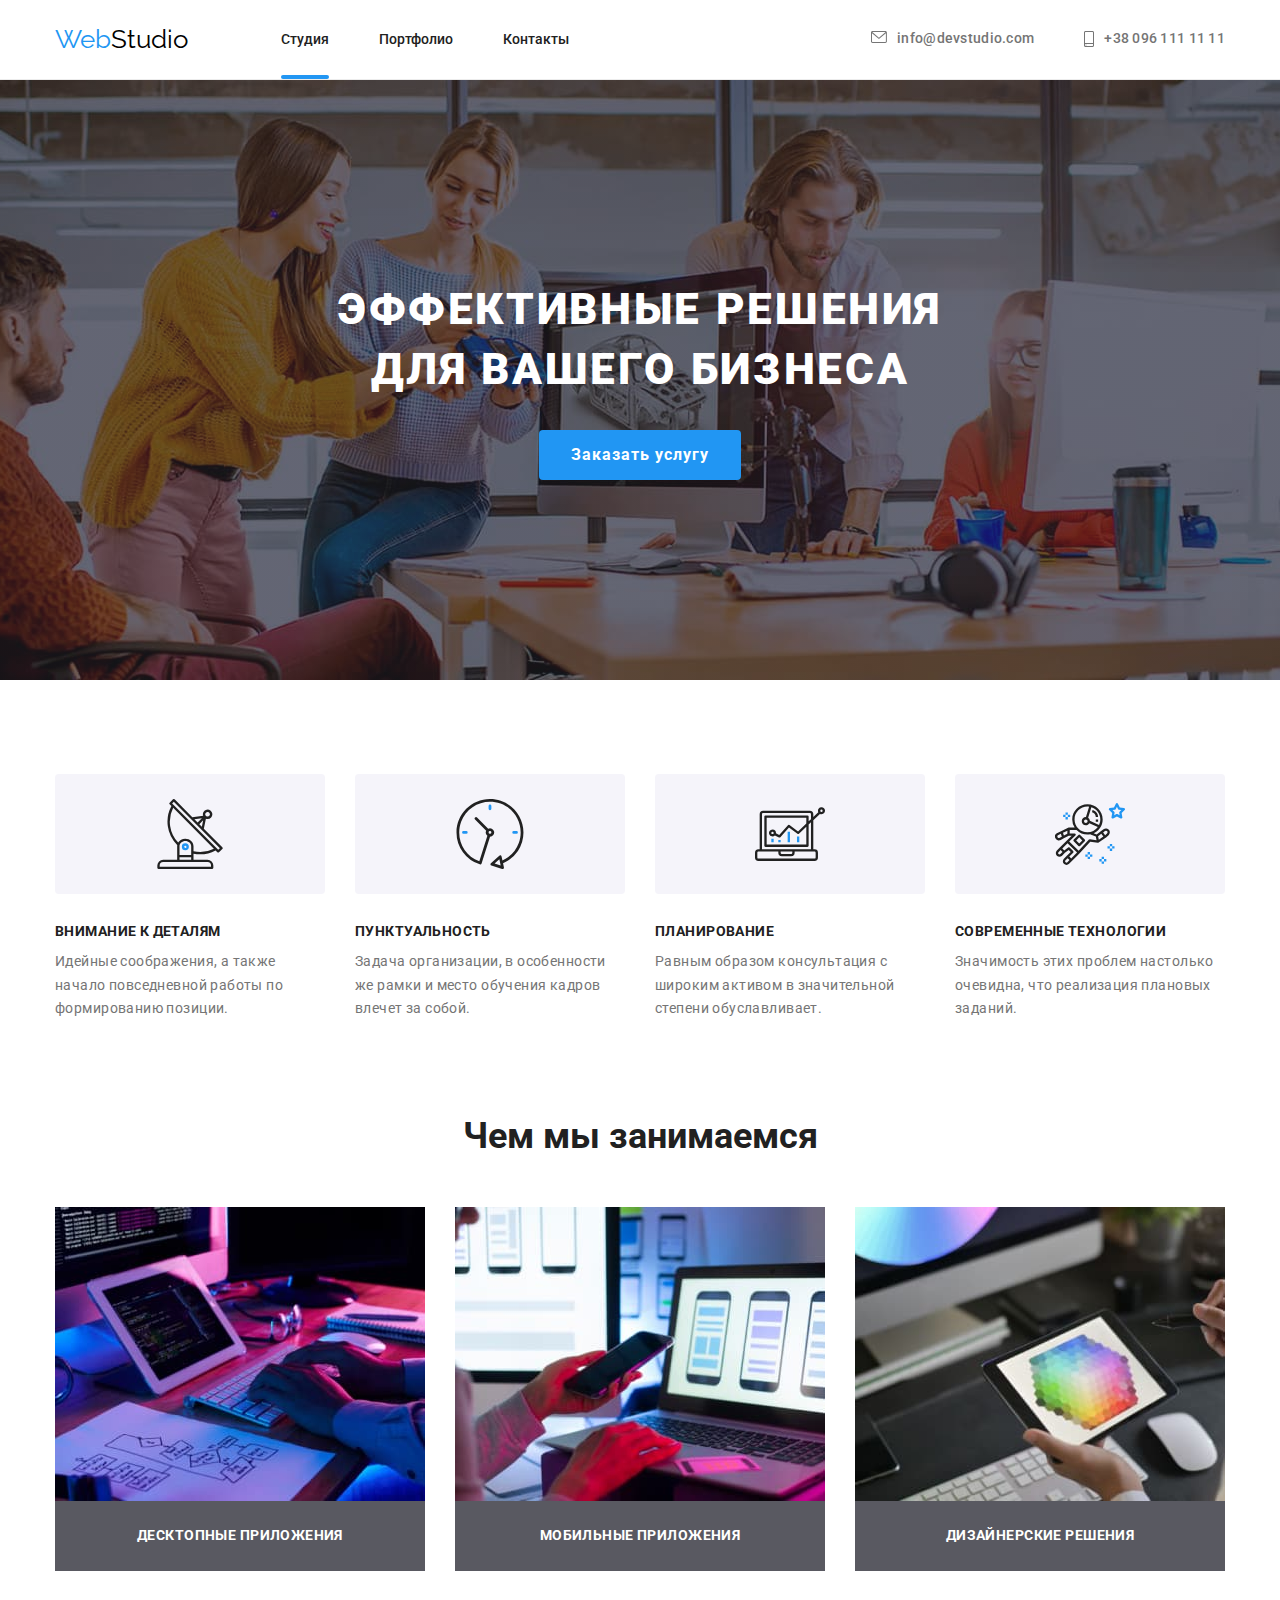
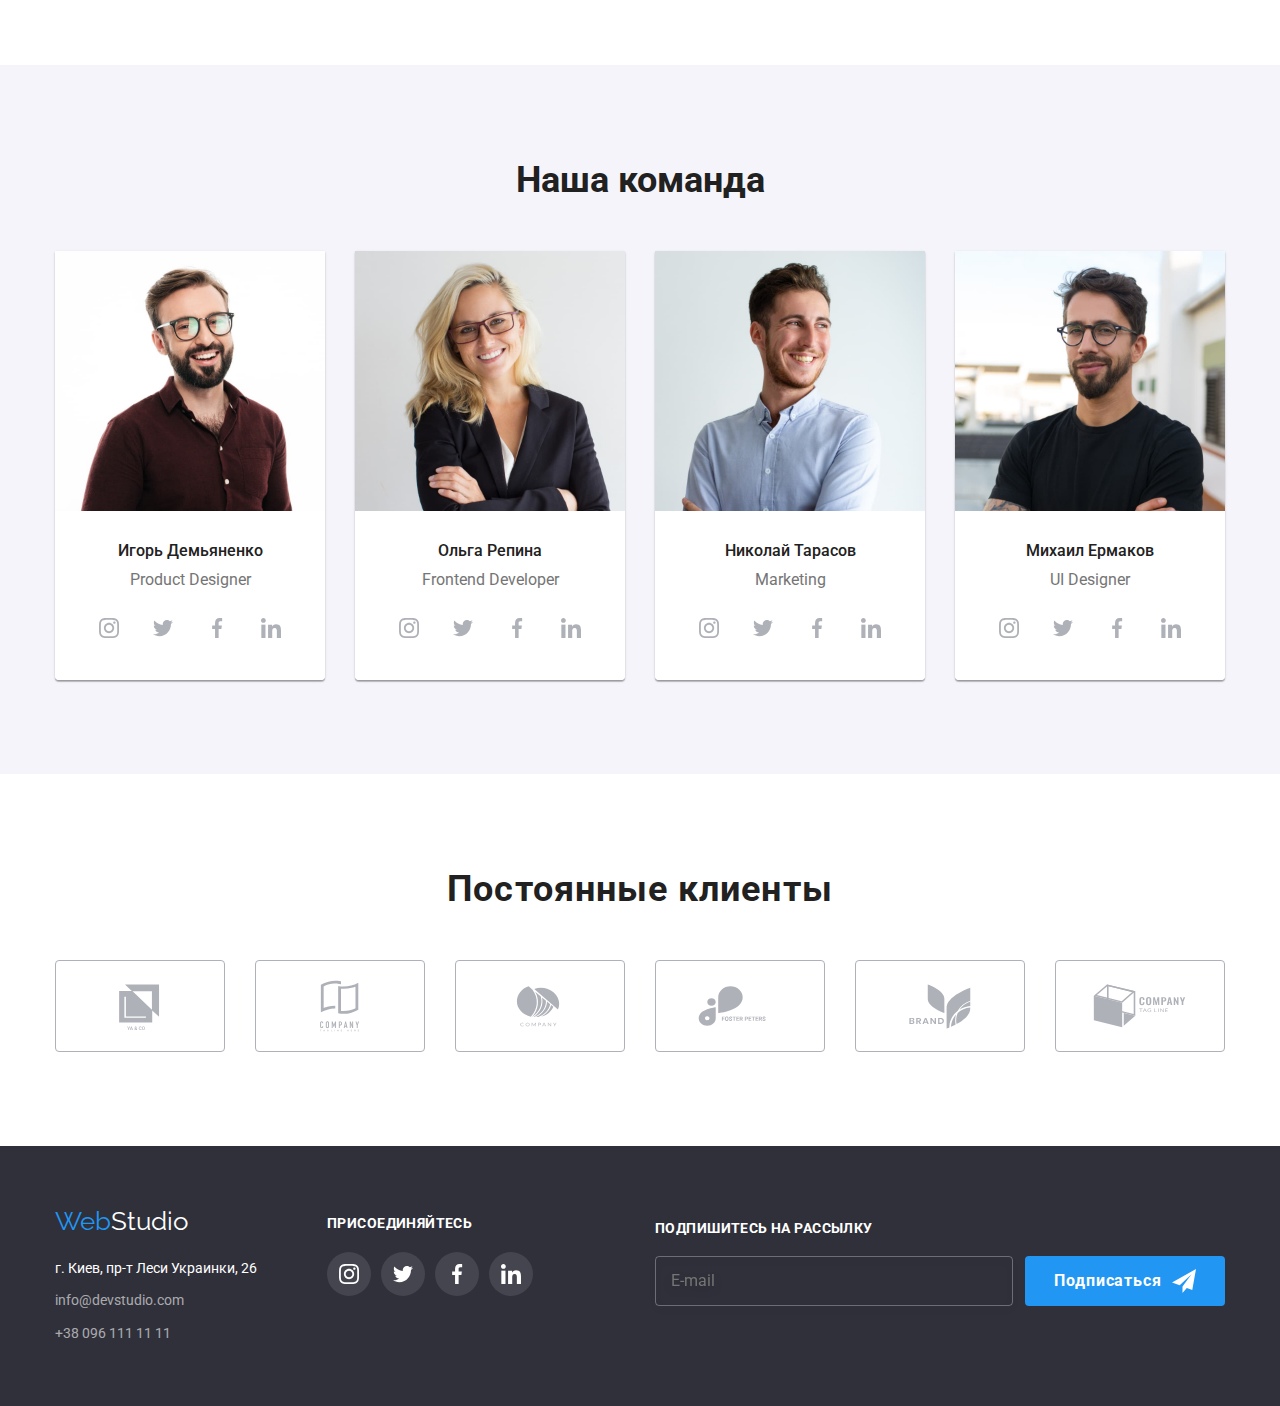
==== index.html @ bb95ff68 "Update Team section" ====
<!DOCTYPE html>
<html lang="ru">

<head>

    <meta charset="UTF-8">
    <meta http-equiv="X-UA-Compatible" content="IE=edge">
    <meta name="viewport" content="width=device-width, initial-scale=1.0">
    <title>Студия</title>
    <link
        href="https://fonts.googleapis.com/css2?family=Raleway:wght@700&family=Roboto:wght@400;500;700;900&display=swap"
        rel="stylesheet">
    <link rel="stylesheet"
        href="https://cdnjs.cloudflare.com/ajax/libs/modern-normalize/1.1.0/modern-normalize.min.css">
    <link rel="stylesheet" href="./css/styles.css" />
    <!-- <link rel="stylesheet" href="./css/main.min.css"> -->
</head>

<body>
    <header class="page-header">
        <nav class="container main-nav">
            <a href="./index.html" class="logo">Web</a>

            <!-- Навігація на інші сторінки -->
            <ul class="site-nav list">
                <li class="site-nav__item"><a href="" class="site-nav__link site-nav__link-current">Студия</a></li>
                <li class="site-nav__item"><a href="./portfolio.html" class="site-nav__link">Портфолио</a></li>
                <li class="site-nav__item"><a href="" class="site-nav__link">Контакты</a></li>
            </ul>

            <ul class="contacts list">
                <li class="contact__item">
                    <a class="contact__link" href="mailto:info@devstudio.com">
                        <svg class="contact__image" width="16" height="12">
                            <use href="./images/icons/symbol-defs.svg#icon-envelope"></use>
                        </svg>
                        info@devstudio.com</a>
                </li>
                <li class="contact__item">
                    <a class="contact__link" href="tel:+380961111111">
                        <svg class="contact__image" width="10" height="16">
                            <use href="./images/icons/symbol-defs.svg#icon-smartphone"></use>
                        </svg>
                        +38 096 111 11 11</a>
                </li>
            </ul>
        </nav>
    </header>
    <main>
        <!--------------------------------------main section------------------------- -->
        <section class="order">
            <!-- <div class="container"> -->
            <h1 class="order__title">Эффективные решения для вашего бизнеса</h1>
            <button type="button" class="button" data-modal-open>Заказать услугу</button>
            <div class="backdrop is-hidden" data-modal>

                <div class="modal">

                    <button class="close-button" data-modal-close>
                        <svg class="close-icon" width="18" height="18">
                            <use href="./images/icons/symbol-defs.svg#icon-close-button"></use>
                        </svg>
                    </button>

                        <h2 class="callback">Оставьте свои данные, мы вам перезвоним</h2>
                        <form class="form" autocomplete="off">
                     <div class="form-field">
                        <label class="form-label" for="name">
                           <span class="input-title">Имя</span>
                            <input type="text" class="form-input" name="name" id="name" />
                        
                    <span class="input-icon" href="./images/icons/symbol-defs.svg#icon-person">
                            <svg class="icon-person" width="18" height="18">
                                <use href="./images/icons/symbol-defs.svg#icon-person"></use>
                            </svg>
                    </span>
                    </label>
                     </div>
        
                    <div class="form-field">
                         <label for="phone" class="form-label">
                            <span class="input-title">Телефон</span>                            
                            <input type="tel" class="form-input" name="name" id="phone"/>
                        
                        <span class="input-icon" href="./images/icons/symbol-defs.svg#icon-phone">
                            <svg class="icon-phone" width="18" height="18">
                                <use href="./images/icons/symbol-defs.svg#icon-phone"></use>
                            </svg>
                        </span>
                    </label>
                    </div>
                    <div class="form-field">                        
                   
                    <label for="email" class="form-label">
                        <span class="input-title">Почта</span>
                        <input type="email" class="form-input" name="mail" id="email" />
                    
                    <span class="input-icon" href="./images/icons/symbol-defs.svg#icon-email">
                         <svg class="icon-email" width="18" height="18">
                          <use href="./images/icons/symbol-defs.svg#icon-email"></use>
                      </svg>
                    </span></label>
                </div>
                <div class="form-field">
                    <label for="comment" class="form-label">
                        <span class="input-title">Комментарий</span></label>
                    <textarea class="textarea-field" name="comment" id="comment" placeholder="Введите текст"></textarea>
                </div>

                <label class="checkbox">
                    <div class="contract-checkbox">
                        <input class="input-checkbox" type="checkbox" name="contract"/>
                        <span class="fake">

                        </span>
                        <svg class="checkbox-icon">
                            <use width="16" height="16" class="icon-check" href="./images/icons/symbol-defs.svg#icon-icon-check1"></use>
                        </svg>
                
                        <p class="text-checkbox">Соглашаюсь с рассылкой и принимаю <a class="checkbox-link" href="">
                                Условия договора</a></p>
                    </div>
                </label>
                
                <button class="form-button" type="submit">Отправить</button>
                    </form>
                    
                </div>
            </div>
            </div>
        </section> 

        <!----------------------------------------Features--------------------- -->
        <section class="features features-section">
            <div class="container">
                <h2 class="features-section__title">Наши преимущества</h2>
                <div class="features-section__box">
                    <ul class="features-list list">
                         <li class="features-list__item icon-antenna">
                            <div class="features-list__box">
                                <h3 class="features-list__title">Внимание к деталям</h3>
                                <p class="features-list__text">Идейные соображения, а также начало повседневной работы по
                                    формированию
                                    позиции.</p>
                            </div>
                        </li>

                        <li class="features-list__item icon-clock">
                            <div class="features-list__box">
                                <h3 class="features-list__title">Пунктуальность</h3>
                                <p class="features-list__text">Задача организации, в особенности же рамки и место обучения
                                    кадров
                                    влечет за собой.</p>
                            </div>
                        </li>

                        <li class="features-list__item icon-diagram">
                            <div class="features-list__box">
                                <h3 class="features-list__title">Планирование</h3>
                                <p class="features-list__text">Равным образом консультация с широким активом в значительной
                                    степени
                                    обуславливает.</p>
                            </div>
                        </li>

                         <li class="features-list__item icon-astronaut">
                            <div class="features-list__box">
                                <h3 class="features-list__title">Современные технологии</h3>
                                <p class="features-list__text">Значимость этих проблем настолько очевидна, что реализация
                                    плановых
                                    заданий.
                                </p>
                            </div>
                        </li>

                    </ul>
                </div>
            </div>
        </section>
<!---------------------------------------------------------- Works--------------------------------------- -->

        <section class="works works-section">
            <div class="container">
                 <h2 class="works-section__title">Чем мы занимаемся</h2>
                        <ul class="works-list list">
                            <li class="works-list__item">
                                <div class="works-thumb">
                                    <img class="works-list__image" src="./images/jpg-images/activity1.jpg"
                                        alt="programer working his desk office" width="370">
                                    <div class="works-list__box">
                                <h2 class="works-list__title">Десктопные приложения</h2>
                                </div>
                            </div>
                        </li>

                <li class="works-list__item">
                    <div class="works-thumb">
                        <img class="works-list__image" src="./images/jpg-images/activity2.jpg"
                            alt="team creator is working interface mobile phones" width="370">
                            <div class="works-list__box">
                                <h2 class="works-list__title">Мобильные приложения</h2>
                            </div>
                        </div>
                    </li>
                    <li class="works-list__item">
                        <div class="works-thumb">
                        <img class="works-list__image" src="./images/jpg-images/activity3.jpg" alt="designer is working on tablet" width="370">
                        <div class="works-list__box">
                            <h2 class="works-list__title">Дизайнерские решения</h2>
                        </div>
                    </div>
                </li>
            </ul>
        </div>
    </section>
<!---------------------------------------------- Our team------------------------------- -->

                <section class="team team-section">
                    <div class="container">
                    <h2 class="team__title">Наша команда</h2>
                        <ul class="team-list list">
                            <li class="team-list__member">
                                <img class="team-list__image" src="./images/jpg-images/product_designer.jpg"
                                    alt="Product Designer, Igor Demianenko" width="270">
                                <div class="specialist">
                                    <h3 class="specialist__name">Игорь Демьяненко</h3>
                                      <p class="specialist__role">Product Designer</p>
                                       <ul class="specialist-links">
                                           <li class="specialist-links__item">
                                            <a class="icon-link" href="./images/icons/symbol-defs.svg#icon-instagram">
                                                <svg class="social-icon" width="20" height="20">
                                                    <use href="./images/icons/symbol-defs.svg#icon-instagram">
                                                    </use>
                                                </svg>
                                            </a>
                                        </li>

                                <li class="specialist-links__item">
                                    <a class="icon-link" href="./images/icons/symbol-defs.svg#icon-twitter">
                                        <svg class="social-icon" width="20" height="20">
                                            <use href="./images/icons/symbol-defs.svg#icon-twitter">
                                            </use>
                                        </svg>
                                    </a>
                                </li>
                                <li class="specialist-links__item">
                                    <a class="icon-link" href="./images/icons/symbol-defs.svg#icon-facebook">
                                        <svg class="social-icon" width="20" height="20">
                                            <use href="./images/icons/symbol-defs.svg#icon-facebook">
                                            </use>
                                        </svg>
                                    </a>
                                </li>
                                <li class="specialist-links__item">
                                    <a class="icon-link" href="./images/icons/symbol-defs.svg#icon-linkedin">
                                        <svg class="social-icon" width="20" height="20">
                                            <use href="./images/icons/symbol-defs.svg#icon-linkedin">
                                            </use>
                                        </svg>
                                    </a>
                                </li>
                            </ul>
                        </div>

                    </li>
                    <li class="team-list__member">
                        <img class="team-list__image" src="./images/jpg-images/frontend_developer.jpg" alt="Frontend Developer, Olha Repina"
                            width="270">
                        <div class="specialist">
                            <h3 class="specialist__name">Ольга Репина</h3>
                            <p class="specialist__role">Frontend Developer</p>
                            <ul class="specialist-links">
                                <li class="specialist-links__item">
                                    <a class="icon-link" href="./images/icons/symbol-defs.svg#icon-instagram">
                                        <svg class="social-icon" width="20" height="20">
                                            <use href="./images/icons/symbol-defs.svg#icon-instagram">
                                            </use>
                                        </svg>
                                    </a>
                                </li>
                                <li class="specialist-links__item">
                                    <a class="icon-link" href="./images/icons/symbol-defs.svg#icon-twitter">
                                        <svg class="social-icon" width="20" height="20">
                                            <use href="./images/icons/symbol-defs.svg#icon-twitter">
                                            </use>
                                        </svg>
                                    </a>
                                </li>
                                <li class="specialist-links__item">
                                    <a class="icon-link" href="./images/icons/symbol-defs.svg#icon-facebook">
                                        <svg class="social-icon" width="20" height="20">
                                            <use href="./images/icons/symbol-defs.svg#icon-facebook">
                                            </use>
                                        </svg>
                                    </a>
                                </li>
                                <li class="specialist-links__item">
                                    <a class="icon-link" href="./images/icons/symbol-defs.svg#icon-linkedin">
                                        <svg class="social-icon" width="20" height="20">
                                            <use href="./images/icons/symbol-defs.svg#icon-linkedin">
                                            </use>
                                        </svg>
                                    </a>
                                </li>
                            </ul>
                        </div>
                    </li>
                    <li class="team-list__member">
                        <img class="team-list__image" src="./images/jpg-images/marketing.jpg" alt="Marketing, Nikolai Tarasov" width="270">
                        <div class="specialist">
                            <h3 class="specialist__name">Николай Тарасов</h3>
                            <p class="specialist__role">Marketing</p>
                            <ul class="specialist-links">
                                <li class="specialist-links__item">
                                    <a class="icon-link" href="./images/icons/symbol-defs.svg#icon-instagram">
                                        <svg class="social-icon" width="20" height="20">
                                            <use href="./images/icons/symbol-defs.svg#icon-instagram">
                                            </use>
                                        </svg>
                                    </a>
                                </li>
                                <li class="specialist-links__item">
                                    <a class="icon-link" href="./images/icons/symbol-defs.svg#icon-twitter">
                                        <svg class="social-icon" width="20" height="20">
                                            <use href="./images/icons/symbol-defs.svg#icon-twitter">
                                            </use>
                                        </svg>
                                    </a>
                                </li>
                                <li class="specialist-links__item">
                                    <a class="icon-link" href="./images/icons/symbol-defs.svg#icon-facebook">
                                        <svg class="social-icon" width="20" height="20">
                                            <use href="./images/icons/symbol-defs.svg#icon-facebook">
                                            </use>
                                        </svg>
                                    </a>
                                </li>
                                <li class="specialist-links__item">
                                    <a class="icon-link" href="./images/icons/symbol-defs.svg#icon-linkedin">
                                        <svg class="social-icon" width="20" height="20">
                                            <use href="./images/icons/symbol-defs.svg#icon-linkedin">
                                            </use>
                                        </svg>
                                    </a>
                                </li>
                            </ul>
                        </div>
                    </li>
                    <li class="team-list__member">
                        <img class="team-list__image" src="./images/jpg-images/ui_designer.jpg" alt="UI Designer, Mikhail Yermakov"
                            width="270">
                        <div class="specialist">
                            <h3 class="specialist__name">Михаил Ермаков</h3>
                            <p class="specialist__role">UI Designer</p>
                            <ul class="specialist-links">
                                <li class="specialist-links__item">
                                    <a class="icon-link" href="./images/icons/symbol-defs.svg#icon-instagram">
                                        <svg class="social-icon" width="20" height="20">
                                            <use href="./images/icons/symbol-defs.svg#icon-instagram">
                                            </use>
                                        </svg>
                                    </a>
                                </li>
                                <li class="specialist-links__item">
                                    <a class="icon-link" href="./images/icons/symbol-defs.svg#icon-twitter">
                                        <svg class="social-icon" width="20" height="20">
                                            <use href="./images/icons/symbol-defs.svg#icon-twitter">
                                            </use>
                                        </svg>
                                    </a>
                                </li>
                                <li class="specialist-links__item">
                                    <a class="icon-link" href="./images/icons/symbol-defs.svg#icon-facebook">
                                        <svg class="social-icon" width="20" height="20">
                                            <use href="./images/icons/symbol-defs.svg#icon-facebook">
                                            </use>
                                        </svg>
                                    </a>
                                </li>
                                <li class="specialist-links__item">
                                    <a class="icon-link" href="./images/icons/symbol-defs.svg#icon-linkedin">
                                        <svg class="social-icon" width="20" height="20">
                                            <use href="./images/icons/symbol-defs.svg#icon-linkedin">
                                            </use>
                                        </svg>
                                    </a>
                                </li>
                            </ul>
                        </div>
                    </li>
                </ul>
            </div>
        </section>

        <section class="clients">
            <div class="container">
                <h2 class="clients-title">Постоянные клиенты</h2>
                <ul class="clients-list">
                    <li class="clients-item">
                        <a class="button-client" href="./images/icons/symbol-defs.svg#icon-company1">
                            <svg class="button-icon">
                                <use href="./images/icons/symbol-defs.svg#icon-company1-1"></use>
                            </svg>
                        </a>
                    </li>
                    <li class="clients-item"><a class="button-client"
                            href="./images/icons/symbol-defs.svg#icon-company2"">
                <svg class=" button-icon">
                            <use href="./images/icons/symbol-defs.svg#icon-company2"></use>
                            </svg>
                        </a></li>
                    <li class="clients-item"><a class="button-client"
                            href="./images/icons/symbol-defs.svg#icon-company3">
                            <svg class="button-icon">
                                <use href="./images/icons/symbol-defs.svg#icon-company3"></use>
                            </svg>
                        </a></li>
                    <li class="clients-item"><a class="button-client"
                            href="./images/icons/symbol-defs.svg#icon-company4">
                            <svg class="button-icon">
                                <use href="./images/icons/symbol-defs.svg#icon-company4"></use>
                            </svg>
                        </a></li>
                    <li class="clients-item"><a class="button-client"
                            href="./images/icons/symbol-defs.svg#icon-company5">
                            <svg class="button-icon">
                                <use href="./images/icons/symbol-defs.svg#icon-company5"></use>
                            </svg>
                        </a></li>
                    <li class="clients-item"><a class="button-client"
                            href="./images/icons/symbol-defs.svg#icon-company6">
                            <svg class="button-icon">
                                <use href="./images/icons/symbol-defs.svg#icon-company6"></use>
                            </svg>
                        </a></li>
                </ul>
            </div>
        </section>

    </main>
    <footer class="footer">
        <section class="container footer-nav">
            <div>
                <a href="./index.html" class="footer-logo">Web</a>
                <address>
                    <ul class="footer-contacts">
                        <li class="address-item"><a
                                href="https://www.google.com/maps/place/%D0%B1%D1%83%D0%BB%D1%8C%D0%B2%D0%B0%D1%80+%D0%9B%D0%B5%D1%81%D1%96+%D0%A3%D0%BA%D1%80%D0%B0%D1%97%D0%BD%D0%BA%D0%B8,+26,+%D0%9A%D0%B8%D1%97%D0%B2,+%D0%A3%D0%BA%D1%80%D0%B0%D1%97%D0%BD%D0%B0,+02000/@50.4265807,30.5383858,17z/data=!3m1!4b1!4m5!3m4!1s0x40d4cf0e033ecbe9:0x57a4dffefec77da0!8m2!3d50.4265807!4d30.5383858"
                                target="_blank" class="footer-contact-address">г.
                                Киев, пр-т Леси Украинки, 26</a></li>
                        <li class="address-item"><a href="mailto:info@devstudio.com"
                                class="footer-contact-email">info@devstudio.com</a></li>
                        <li class="address-item"><a href="tel:+380961111111" class="footer-contact-tel">+38 096 111 11
                                11</a></li>
                    </ul>
                </address>
            </div>
            <div class="join-us">
                <p class="join-title">Присоединяйтесь</p>
                <ul class="join-list">
                    <li class="social-link">
                        <a class="icon-link" href="./images/icons/symbol-defs.svg#icon-instagram">
                            <svg class="social-icon" width="20" height="20">
                                <use href="./images/icons/symbol-defs.svg#icon-instagram">
                                </use>
                            </svg>
                        </a>
                    </li>
                    <li class="social-link">
                        <a class="icon-link" href="./images/icons/symbol-defs.svg#icon-twitter">
                            <svg class="social-icon" width="20" height="20">
                                <use href="./images/icons/symbol-defs.svg#icon-twitter"></use>
                            </svg>
                        </a>
                    </li>
                    <li class="social-link">
                        <a class="icon-link" href="./images/icons/symbol-defs.svg#icon-facebook">
                            <svg class="social-icon" width="20" height="20">
                                <use href="./images/icons/symbol-defs.svg#icon-facebook"></use>
                            </svg>
                        </a>
                    </li>
                    <li class="social-link">
                        <a class="icon-link" href="./images/icons/symbol-defs.svg#icon-linkedin">
                            <svg class="social-icon" width="20" height="20">
                                <use href="images/icons/symbol-defs.svg#icon-linkedin"></use>
                            </svg>
                        </a>
                    </li>
                </ul>
</div>
<div class="subscription">
    <p class="subscription-text">Подпишитесь на рассылку
       <form class="subscription-form" name="subscription-form" autocomplete="off">
        <label class="subscription-label">
            <input placeholder="E-mail" type="email" name="email" class="email"/>
  
            <button type="button" class="subscription-submit">Подписаться
                <svg width="24" height="24" class="subscribe-icon">
                    <use href="./images/icons/symbol-defs.svg#icon-icon-send"></use>
                </svg>
            </button>
        </label>

    </form>
    </p>
</div>
</div>
</div>
</section>
</footer>
<script src="./modal.js"></script>
</body>

</html>
---- css/styles.css ----
/* main color #212121 */
/* secondary color #757575 */
/* accent color #2196F3 */
/* main white color #FFFFFF */
/* secondary white color rgba(255, 255, 255, 0.6) */

:root {
    --primary-text-color: #757575;
    --title-text-color: #212121;
    --accent-color: rgb(33, 150, 243);
    --primary-white-color: #FFFFFF;
    --button-color: #F5F4FA;
    --secondary-white-color: rgba(255, 255, 255, 0.6);
    --footer-color: #2F303A;
    --logo-text-color: #000000;
    --team-bg-color: #f5f4fa;
    --secondary-border-color: #eeeeee;
    --order-background: #C4C4C4;
    --border-color: #ECECEC;
    --icon-fill: rgba(175, 177, 184, 1);
    --backdrop-background: rgba(0, 0, 0, 0.2);

    --timing-function: cubic-bezier(0.4, 0, 0.2, 1);
}

body {
    /* width: 1200px; */
    font-family: Roboto, sans-serif;
    background-color: var(--primary-white-color);
    color: var(--primary-text-color);
}

.container {
    padding-left: 15px;
    padding-right: 15px;
    margin-left: auto;
    margin-right: auto;
    width: 1200px;
}

ul {
    list-style: none;
    padding: 0;
    margin: 0;
}

header {
    border-bottom: 1px solid var(--border-color);
    padding: 24px 0;
}

.main-nav {
    display: flex;
    align-items: center;
    /* height: 80px; */
}
/* --------------------------------logo------------------------------------ */

.logo {
    color: var(--accent-color);
    font-family: Raleway, sans-serif;
    font-size: 26px;
    line-height: 1.19;
    text-decoration: none;
    /* color: #2196F3; */
}

.logo::after {
    content: "Studio";
    color: var(--logo-text-color);
}

/* -------------------------------site nav-------------------------------------*/

.site-nav {
    display: flex;
    margin-left: 93px;
}

.site-nav__item:not(:last-child) {
    margin-right: 50px;
}

.site-nav__link {
    padding-top: 32px;
    padding-bottom: 32px;
    position: relative;
    font-weight: 500;
    font-size: 14px;
    line-height: 1.14;
    color: var(--title-text-color);
    text-decoration: none;
    transition-duration: 250ms;
    transition-timing-function: cubic-bezier(0.4, 0, 0.2, 1);
}

.site-nav__link:hover,
.site-nav__link:focus {
    color: var(--accent-color);
}

.site-nav__link-current::after {
    position: absolute;
    bottom: 0;
    left: 0;
    content: "";
    display: inline-block;
    width: 100%;
    height: 4px;
    background: #2196F3;
    border-radius: 2px;
}



/* ------------header contacts----------------------------- */
.contacts {
    display: flex;
    margin-left: auto;
}

.contact__link {
    display: flex;
}

.contact__item:not(:last-child) {
    margin-right: 50px;
}

.contact__image {
    margin-right: 10px;
}

.contact__link {
    display: flex;
    color: var(--primary-text-color);
    fill: var(--primary-text-color);
    font-weight: 500;
    font-size: 14px;
    line-height: 1.14;
    letter-spacing: 0.02em;
    text-decoration: none;
    transition-duration: 250ms;
    transition-timing-function: cubic-bezier(0.4, 0, 0.2, 1);
}

.contact__link:hover,
.contact__link:focus {
    color: var(--accent-color);
    fill: var(--accent-color);
}

/* ----------------------------filters--------------------------- */
.filters-nav .link {
    color: var(--accent-color);
    transition-duration: 250ms;
    transition-timing-function: cubic-bezier(0.4, 0, 0.2, 1);
}

.filters-nav .link:hover,
.filters-nav .link:focus {
    color: var(--accent-color);
}

.link.current {
    color: var(--accent-color);
}

/* Эффективные решения для вашего бизнеса */
.order {
    height: 600px;
    max-width: 1600px;
    margin-left: auto;
    margin-right: auto;
    background-image:
     linear-gradient(to right, rgba(47, 48, 58, 0.4), rgba(47, 48, 58, 0.4)),
        url(../images/jpg-images/order-image.jpg);
    background-repeat: no-repeat;
    background-position: center;
    background-size: cover;
    text-align: center;
    padding-top: 200px;
    padding-bottom: 200px;
}

.order__title {
    text-align: center;
    margin: 0 auto;
    /* padding-bottom: 30px;
    /* margin-top: 0; */
    margin-bottom: 30px;
    font-weight: 900;
    font-size: 44px;
    line-height: 1.36;
    /* text-align: center; */
    letter-spacing: 0.06em;
    text-transform: uppercase;
    color: var(--primary-white-color);
    width: 696px;
}

.backdrop{
    z-index: 3;
    position: fixed;
    top: 0;
    left: 0;
    width: 100%;
    height: 100%;
    background-color: var(--backdrop-background);
    transition: opacity 250ms cubic-bezier(0.4, 0, 0.2, 1);
    opacity: 1;
}

.backdrop.is-hidden{
    opacity: 0;
    pointer-events: none;
}

.modal{
    display: inline-block;
    position: absolute;
    top: 50%;
    left: 50%;
    transform: translate(-50%, -50%);
    min-width: 528px;
    max-height: 581px;
    border-radius: 4px;
    padding: 40px;
    background: var(--primary-white-color);
    border-radius: 4px;
}


.close-button {
    position: absolute;
    display: flex;
    justify-content: center;
    align-items: center;
    right: 8px;
    top: 8px;
    border-radius: 50%;
    cursor: pointer;
    width: 30px;
    height: 30px;
    border: 1px solid var(--border-color);
    background-color: var(--primary-white-color);
    color: var(--accent-color);
    transition: fill 250ms var(--timing-function);
}

.close-icon:hover,
.close-icon:focus {
fill: var(--accent-color);
}

.close-icon {
    fill: var(--logo-text-color);
    width: 15px;
    height: 15px;
    border: 1px solid transparent;
}

.callback {
    margin-top: 0;
    margin-bottom: 12px;
    font-weight: 700;
    font-size: 20px;
    line-height: 1.15;
    text-align: center;
    letter-spacing: 0.03em;
    color: var(--title-text-color);
}
.form-field{
position: relative;
margin-bottom: 10px;
transition: border 250ms var(--timing-function);
}

.input-title{
width: 100%;
top: 50%;
left: 0;
display: block;
margin-bottom: 4px;
font-weight: 400;
font-size: 12px;
line-height: 1.16;
letter-spacing: 0.01em;
color: var(--primary-text-color);
text-align: left;
}

.form-input{
    display: block;
    width: 100%;
    height:40px;
    margin: 0;
    padding: 10px 30px 10px 40px;
    font: inherit;
    border: 1px solid rgba(33, 33, 33, 0.2);
    border-radius: 4px;
    cursor: pointer;
    outline: none;
    transition: border 250ms var(--timing-function);
   
}

.form-input:focus-within,
.form-input:hover{
    border: 1px solid var(--accent-color);
}

.input-icon {
    position: absolute;
    top: 30px;
    left: 10px;
    transition: border 250ms var(--timing-function);
}

.form-field:focus-within .input-icon,
.form-field:hover .input-icon{
fill: var(--accent-color);
}

.textarea-field {
    outline: none;
    resize: none;
    justify-content: center;
    padding: 16px 12px;
    width: 448px;
    height: 120px;
    margin-top: 4px;

    border: 1px solid rgba(33, 33, 33, .2);
    transition: border 250ms var(--timing-function);
    cursor: pointer;
    border-radius: 4px;

}

.textarea-field:focus,
 .textarea-field:hover{
    border: 1px solid var(--accent-color);
}

  .checkbox {
    display: block;
    position: relative;
    
}

.input-checkbox{
    width: 16px;
    height: 15px;
}
.fake{
    display: inline-block;
    width: 16px;
    height: 15px;
    border: 2px solid black;
    border-radius: 4px;
    margin-left: -16px;
}

.input-checkbox:checked + .fake{
    /* background-color: var(--accent-color); */
    /* background-image:url(../images/icons/symbol-defs.svg#icon-icon-check1) ; */
    /* background-size: contain;
    background-origin: border-box; */
    border: 2px solid var(--accent-color);

}

.contract-checkbox {
    display: flex;
    justify-content: center;
    align-items: center;
    font-size: 14px;
    line-height: 1.71;
    letter-spacing: 0.03em;
    color: var(--primary-text-color);
}
   .checkbox-icon { 
    display: flex;
    justify-content: center;
    align-items: center;
    margin-right: 7px;
    width: 16px;
    height: 15px;
    top: 50%;
    transform: translateY(-50%);
    
    border: 2px solid var(--accent-color);
    border-radius: 2px;
    overflow: hidden;
    cursor: pointer;
    background-color: var(--primary-white-color);
    fill: var(--accent-color);
    opacity: 0;
    transition: border 250ms var(--timing-function), background 250ms var(--timing-function);
    }

.input-checkbox:checked+.checkbox-icon {
    background-color: var(--accent-color);
    background-origin: border-box;
    border-color: var(--accent-color);
    fill: var(--primary-white-color);
}

.input-checkbox:checked+.checkbox-icon:focus,
.input-checkbox:checked+.checkbox-icon:hover {
background-color: var(--accent-color);
}



.text-checkbox {
    font-size: 14px;
    line-height: 1.71;
    color: var(--primary-text-color);
}

.checkbox-link {
    color: var(--accent-color);
    text-decoration: underline;
}

.form-button{
    border: none;
    background-color: var(--accent-color);
    color: var(--primary-white-color);
    width: 200px;
    height: 50px;
    padding: 10px 55px;
    font-weight: 700;
    font-size: 16px;
    line-height: 1.88;
    letter-spacing: 0.06em;
    border-radius: 4px;
    cursor: pointer;
    /* transition: border 250ms var(--timing-function), background 250ms var(--timing-function); */
}

/* .form-button:hover,
.form-button:focus {
color: var(--primary-white-color);
background-color: var(--accent-color);
box-shadow: 0px 4px 4px rgba(0, 0, 0, 0.15);
} */


/* Заказать услугу */
.button {
    display: flex;
    padding: 10px 32px;
    min-width: 200px;
    height: 50px;
    font-family: inherit;
    color: var(--primary-white-color);
    background-color: var(--accent-color);
    font-weight: 700;
    font-size: 16px;
    line-height: 1.9;
    border: none;
    border-radius: 4px;
    cursor: pointer;
    letter-spacing: 0.06em;
    margin: 0 auto;
}

/* order buttons */

/* .button.primary {
    color: var(--primary-white-color);
    background-color: var(--accent-color);
}

.button.secondary {
    color: var(--accent-color);
    background-color: var(--primary-white-color);
}

.button:hover,
.button:focus {
    color: var(--primary-white-color);
    background-color: var(--accent-color);
} */

/* direction and team */

.works-list {
    display: flex;
}

.works{
    padding-top: 94px;
    padding-bottom: 94px;

}
.works-list__item:not(:last-child){
    margin-right: 30px;
}

/* .works-list .work:not(:last-child) {
    margin-right: 30px;
} */

.works-section__title {
    text-align: center;
    color: var(--title-text-color);
    font-weight: 700;
    font-size: 36px;
    line-height: 1.17;
    margin-bottom: 50px;
    margin-top: 0;
}

.works-thumb{
    position:relative;
}

.works-list__image{
    display: block;
}

.works-list__box{
display: flex;
justify-content: center;
/* position: absolute; */
bottom: 0;
left: 0;
width: 370px;
background: rgba(47, 48, 58, 0.8);
color: var(--primary-white-color);
}


.works-list__title{
font-size: 14px;
font-weight: 700;
line-height: 1.14;
letter-spacing: 0.03em;
text-transform: uppercase;
padding-top: 27px;
padding-bottom: 27px;
margin: 0;
}

/*------------------------------------------- Our team ------------------------------- */


.team-list{
    display: flex;
    flex-wrap: wrap;
}

.team__title {
    text-align: center;
    color: var(--title-text-color);
    font-weight: 700;
    font-size: 36px;
    line-height: 1.17;
    margin-bottom: 50px;
    margin-top: 0;
}

.team {
    background-color: var(--team-bg-color);
    padding-top: 94px;
    padding-bottom: 94px;

}

.team-list__member {
    width: calc(100% -3*30/4);
    box-shadow: 0px 1px 3px rgba(0, 0, 0, 0.12), 0px 1px 1px rgba(0, 0, 0, 0.14), 0px 2px 1px rgba(0, 0, 0, 0.2);
    border-radius: 0px 0px 4px 4px;
}

.team-list__image {
    display: block;
    width: 270px;
    height: 260px;
}

.team-list__member:not(:last-child){
    margin-right: 30px;
}

/* .team-list .team-member:not(:last-child) {
    margin-right: 30px;
} */

.specialist {
    display: block;
    padding-top: 30px;
    padding-bottom: 30px;
    text-align: center;
    background-color: var(--primary-white-color);
    border-radius: 0px 0px 4px 4px;
}

.specialist__name {
    color: var(--title-text-color);
    /* height: 19px; */
    margin-top: 0;
    margin-bottom: 0;
    font-weight: 500;
    font-size: 16px;
    line-height: 1.19;
}

.specialist__role {
    margin-top: 10px;
    margin-bottom: 0;
    padding-bottom: 16px;
    font-size: 16px;
    line-height: 1.19;
}


.specialist-links {
    display: flex;
    margin-left: 32px;
}

.specialist-links__item{
    fill: var(--icon-fill);
}

.specialist-links__item:not(:last-child) {
    margin-right: 10px;
}


/* .social-link {
    fill: var(--primary-white-color);
}

.social-link:not(:last-child) {
    margin-right: 10px;
}

.join-list .social-link:not(:last-child) {
    margin-right: 10px;
} */

.icon-link {
    display: flex;
    justify-content: center;
    align-items: center;
    width: 44px;
    height: 44px;
    background: rgba(255, 255, 255, 0.1);
    border-radius: 50%;
    margin-left: auto;
    margin-right: auto;
    fill: var(--grey-text-color);
    transition-duration: 250ms;
    transition-timing-function: cubic-bezier(0.4, 0, 0.2, 1);
}

.icon-link:hover,
.icon-link:focus {
    fill: var(--primary-white-color);
    background-color: var(--accent-color);
    border-radius: 50%;
}





/* --------Clients------- */

.clients {
    display: flex;
    justify-content: center;
    padding-top: 94px;
    padding-bottom: 94px;
}

.clients-title {
    text-align: center;
    color: var(--title-text-color);
    font-weight: 700;
    font-size: 36px;
    line-height: 1.17;
    margin-bottom: 50px;
    margin-top: 0;
    letter-spacing: 0.03em;
}

.clients-list {
    display: flex;
    justify-content: center;
    align-items: center;
}

.clients-list .clients-item:not(:last-child) {
    margin-right: 30px;
}

.clients-item {
    width: 170px;
}

.button-client {
    display: flex;
    justify-content: center;
    width: 170px;
    height: 92px;
    border: 1px solid var(--icon-fill);
    fill: var(--icon-fill);
    border-radius: 4px;
    transition-duration: 250ms;
    transition-timing-function: cubic-bezier(0.4, 0, 0.2, 1);
}

.button-client:hover,
.button-client:focus {
    fill: var(--accent-color);
    border: 1px solid var(--accent-color);
}

.button-icon {
    width: 106px;
    height: 60px;
    margin: 16px 32px;
    color: var(--icon-fill);
    justify-content: center;
}

/* filters */

.filters {
    padding-top: 94px;
    padding-bottom: 94px;
}

.filter {
    display: inline-block;
    padding: 6px 22px;
    /* height: 38px; */
    font-family: inherit;
    color: var(--title-text-color);
    background-color: var(--button-color);
    text-align: center;
    font-weight: 500;
    font-size: 16px;
    line-height: 1.6;
    border: none;
    border-radius: 4px;
    cursor: pointer;
    margin-right: 8px;
    transition-duration: 250ms;
    transition-timing-function: cubic-bezier(0.4, 0, 0.2, 1);
}

.filter:hover,
.filter:focus {
    color: var(--primary-white-color);
    background-color: var(--accent-color);
}

.filter-title {
    display: none;
}

.filters-nav {
    display: flex;
    justify-content: center;
    margin-bottom: 50px;
}


.filter-type {
    font-size: 16px;
    line-height: 1.9;
    margin-top: 0;
    margin-bottom: 0;
}

.samples-list {
    display: flex;
    flex-wrap: wrap;
}

.samples {
    margin-right: 30px;
    margin-bottom: 30px;
    flex-basis: calc((100% - 60px) / 3);
    max-width: 370px;
    background: var(--primary-white-color);
}

.samples:nth-of-type(3n) {
    margin-right: 0;
}

.samples:nth-last-child(-n + 3) {
    margin-bottom: 0;
}

.sample {
    color: var(--title-text-color);
    font-weight: 700;
    font-size: 18px;
    line-height: 2;
    margin-bottom: 4px;
    margin-top: 0;
}

.sample-thumb{
    position: relative;
    width: 370px;
    height:294px;
    overflow: hidden;
    margin-left: auto;
    margin-left: auto;
    cursor: pointer;  
}

.sample-thumb:hover .sample-overlay{
    transform: translateX(0);
    opacity: 0.8;
}

.sample-overlay{
  position: absolute; 
  top: 0; 
  left: 0;
  width: 100%;
  height: 100%;
  background: rgba(33, 150, 243, 1);
  transform: translateY(100%);
  transition: 250ms cubic-bezier(0.4, 0, 0.2, 1);
  
}

.sample-overlay > p{
    font-weight: 400;
    font-size: 18px;
    line-height: 28px;
    letter-spacing: 0.03em;
    margin: 63px 24px;
    color: var(--primary-white-color);
}

.samples:hover,
.samples:focus {
    box-shadow: 0px 1px 1px rgba(0, 0, 0, 0.12), 0px 4px 4px rgba(0, 0, 0, 0.06), 1px 4px 6px rgba(0, 0, 0, 0.16);
}

.samples img {
    display: block;
}

.sample-description {
    display: block;
    padding: 20px 24px 20px 24px;
    border: 1px solid var(--secondary-border-color);
}

.project {
    width: 370px;
    height: 294px;
}


/* our features */

.features-section__title {
    margin: 0;
    display: none;
}

.features-list {
    display: flex;
    width: 1200px;
}

.features-section__box {
    display: flex;
    flex-wrap: wrap;
    justify-content: space-between;
    padding: 0;
    margin: 0;

}

.features-section{
    padding-top: 94px;
    margin: 0;
    display: flex;
    justify-content: space-between;
}

.features-list__item::before {
    display: block;
    content: "";
    width: 270px;
    height: 120px;
    margin-bottom: 30px;
    background-repeat: no-repeat;
    background-size: 70px;
    background-position: center;
    background-color: var(--button-color);
    border-radius: 4px;
}

.icon-antenna::before {
    background-image: url(../images/icons/SVG-light/antenna-icon-copy.svg);
}

.icon-clock::before {
    background-image: url(../images/icons/SVG-light/clock-icon-copy.svg);
}

.icon-diagram::before {
    background-image: url(../images/icons/SVG-light/diagram-icon-copy.svg);
}

.icon-astronaut::before {
    background-image: url(../images/icons/SVG-light/astronaut-icon-copy.svg);
}

.features-list__item:not(:last-child) {
    margin-right: 30px;
}

.features-list__title {
    color: var(--title-text-color);
    font-weight: 700;
    font-size: 14px;
    line-height: 1.14;
    text-transform: uppercase;
    margin-top: 0;
    margin-bottom: 10px;
    letter-spacing: 0.03em;
}


.features-list__text {
    margin-top: 10px;
    margin-bottom: 0;
    font-size: 14px;
    line-height: 1.7;
    letter-spacing: 0.03em;
}

/* footer */
.footer {
    display: flex;
    margin-top: 0;
    background-color: var(--footer-color);
    padding-top: 60px;
    padding-bottom: 60px;
}

.footer-nav {
    display: flex;
} 

.footer-contacts {
    margin-top: 20px;
}

.footer-contact-address {
    color: var(--primary-white-color);
    font-size: 14px;
    line-height: 1.7;
    text-decoration: none;
    font-style: normal;
    transition-duration: 250ms;
    transition-timing-function: cubic-bezier(0.4, 0, 0.2, 1);
}

.footer-contact-tel,
.footer-contact-email {
    color: var(--secondary-white-color);
    font-size: 14px;
    line-height: 1.7;
    text-decoration: none;
    font-style: normal;
    transition-duration: 250ms;
    transition-timing-function: cubic-bezier(0.4, 0, 0.2, 1);
}

.footer-contacts a:hover,
.footer-contacts a:focus {
    color: var(--accent-color);
}

.address-item:not(:last-child) {
    margin-bottom: 9px;
}


.footer-logo {
    color: var(--accent-color);
    font-family: Raleway, sans-serif;
    font-size: 26px;
    line-height: 1.19;
    text-decoration: none;
}

.footer-logo::after {
    content: "Studio";
    color: var(--primary-white-color);
}

.join-us {
    margin-left: 70px;
}

.join-title {
    font-weight: 700;
    font-size: 14px;
    line-height: 1.14;
    letter-spacing: 0.03em;
    text-transform: uppercase;
    color: var(--primary-white-color);
    margin-top: 10px;
    margin-bottom: 20px;
}

.join-list {
    display: flex;
    align-items: center;
}



.social-link {
    fill: var(--primary-white-color);
}

.join-list .social-link:not(:last-child) {
    margin-right: 10px;
}

.icon-link {
    display: flex;
    justify-content: center;
    align-items: center;
    width: 44px;
    height: 44px;
    background: rgba(255, 255, 255, 0.1);
    border-radius: 50%;
    margin-left: auto;
    margin-right: auto;
    fill: var(--grey-text-color);
    transition-duration: 250ms;
    transition-timing-function: cubic-bezier(0.4, 0, 0.2, 1);
}

.icon-link:hover,
.icon-link:focus {
    fill: var(--primary-white-color);
    background-color: var(--accent-color);
    border-radius: 50%;
}
 /* -----------------Subscribe---------------- */
.subscription {
    display: block;
    margin-right: 0;
    margin-left: auto;
}

.subscription-text {
    font-weight: 700;
    font-size: 14px;
    line-height: 16px;
    letter-spacing: 0.03em;
    text-transform: uppercase;
    padding: 0;
    margin-bottom: 20px;
    color: var(--primary-white-color);
}
.subscription-label {
    display: flex;
    margin: 0;
}

.email {
    display: block;
    font-weight: 400;
    font-size: 16px;
    line-height: 1.25;

    width: 358px;
    height: 50px;
    margin-right: 12px;
    padding: 15px 15px;

    border: 1px solid rgba(255, 255, 255, 0.3);
    filter: drop-shadow(0px 4px 4px rgba(0, 0, 0, 0.15));
    border-radius: 4px;
    color: var(--primary-white-color);
    background-color: transparent;

}


.subscribe-icon {
    margin-left: 10px;
    fill: var(--primary-white-color);
    width: 24px;
    height: 24px;
    }

 .subscription-submit {
    display: flex;
    justify-content: center;
    align-items: center;
    
    min-width: 200px;
    height: 50px;
    font-family: inherit;
    font-weight: 700;
    font-size: 16px;
    line-height: 1.88;
    letter-spacing: 0.06em;
    border: 1px solid transparent;
    border-radius: 4px;
    color: var(--primary-white-color);
    background-color: var(--accent-color);
    cursor: pointer;
    }
---- css/main.min.css ----
body{background-color:#faebd7}/*# sourceMappingURL=main.min.css.map */
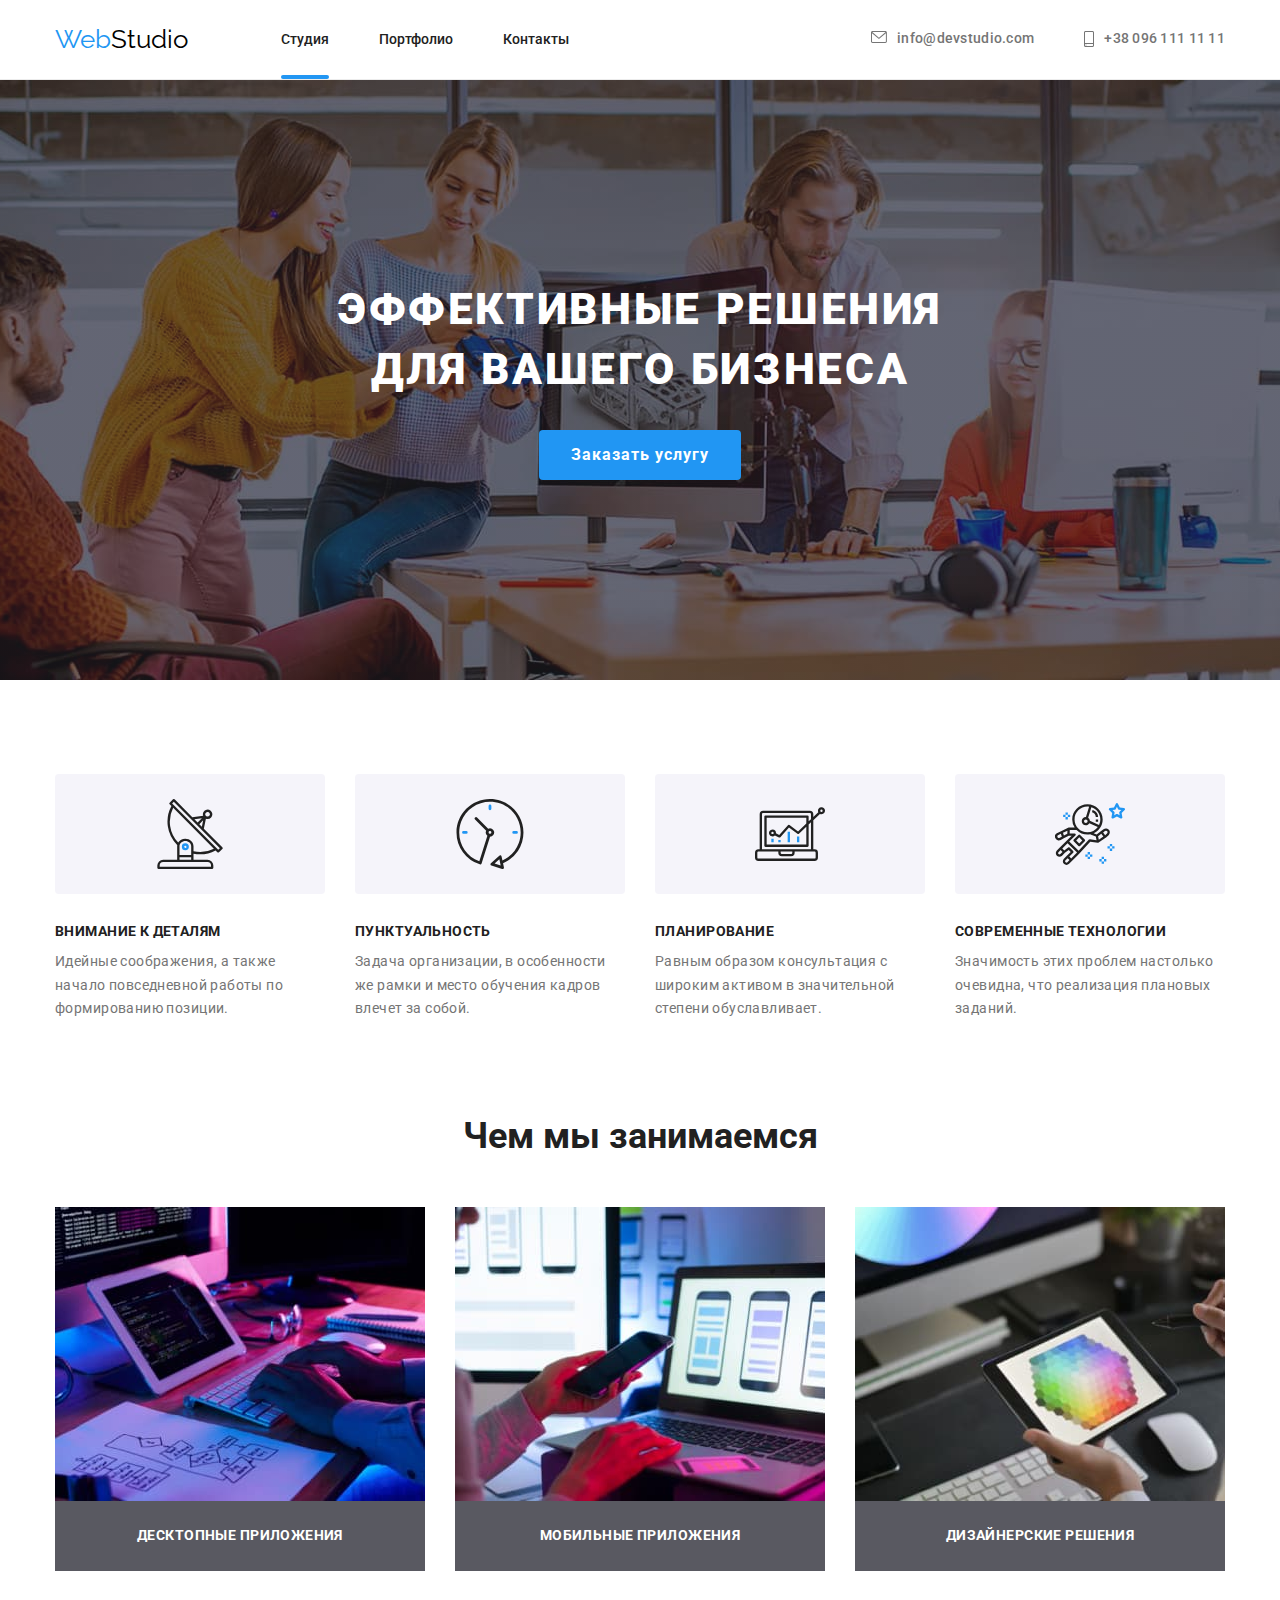
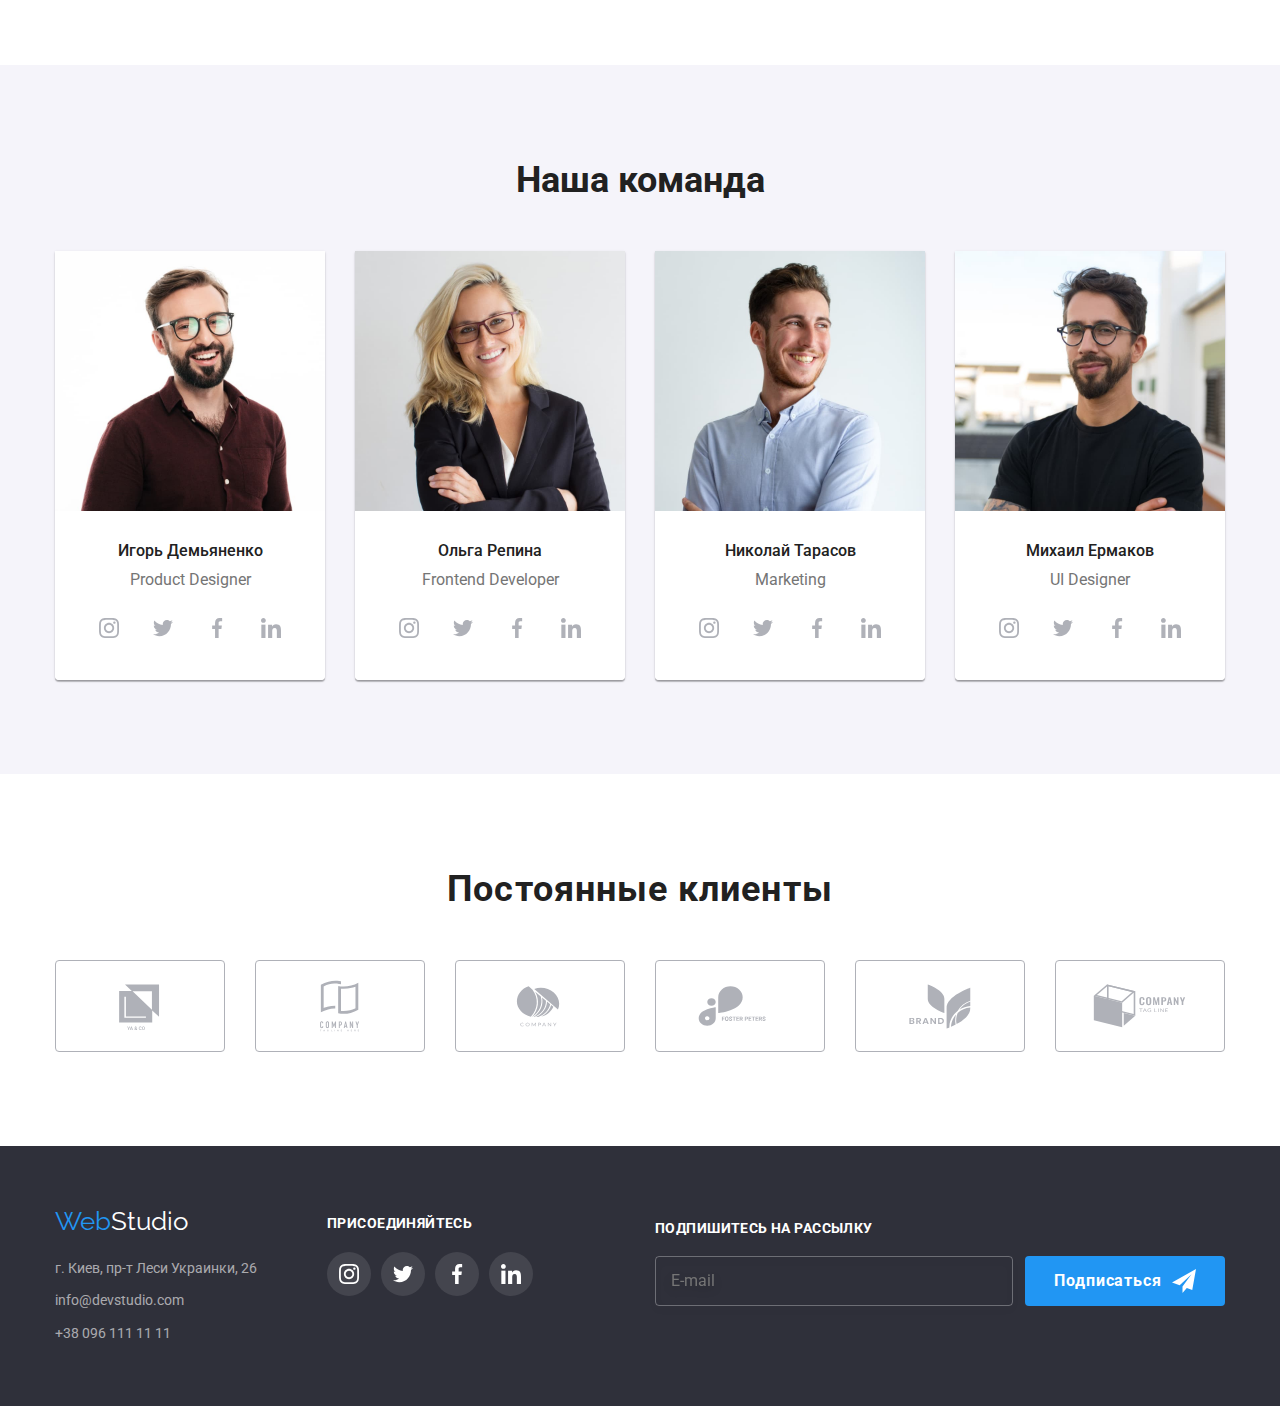
==== commit f00920f0: "Update Footer contacts" ====
--- a/index.html
+++ b/index.html
@@ -391,43 +391,46 @@
                 </ul>
             </div>
         </section>
-
-        <section class="clients">
-            <div class="container">
-                <h2 class="clients-title">Постоянные клиенты</h2>
-                <ul class="clients-list">
-                    <li class="clients-item">
-                        <a class="button-client" href="./images/icons/symbol-defs.svg#icon-company1">
-                            <svg class="button-icon">
-                                <use href="./images/icons/symbol-defs.svg#icon-company1-1"></use>
-                            </svg>
-                        </a>
-                    </li>
-                    <li class="clients-item"><a class="button-client"
+<!-- ----------------------------------Clients---------------------------- -->
+
+
+                <section class="clients clients-section">
+                    <div class="container">
+                        <h2 class="clients__title">Постоянные клиенты</h2>
+                        <ul class="clients-list">
+                            <li class="clients-list__item">
+                                <a class="button-client" href="./images/icons/symbol-defs.svg#icon-company1">
+                                    <svg class="button-icon">
+                                        <use href="./images/icons/symbol-defs.svg#icon-company1-1"></use>
+                                    </svg>
+                                </a>
+                            </li>
+
+                    <li class="clients-list__item"><a class="button-client"
                             href="./images/icons/symbol-defs.svg#icon-company2"">
                 <svg class=" button-icon">
                             <use href="./images/icons/symbol-defs.svg#icon-company2"></use>
                             </svg>
                         </a></li>
-                    <li class="clients-item"><a class="button-client"
+                    <li class="clients-list__item"><a class="button-client"
                             href="./images/icons/symbol-defs.svg#icon-company3">
                             <svg class="button-icon">
                                 <use href="./images/icons/symbol-defs.svg#icon-company3"></use>
                             </svg>
                         </a></li>
-                    <li class="clients-item"><a class="button-client"
+                    <li class="clients-list__item"><a class="button-client"
                             href="./images/icons/symbol-defs.svg#icon-company4">
                             <svg class="button-icon">
                                 <use href="./images/icons/symbol-defs.svg#icon-company4"></use>
                             </svg>
                         </a></li>
-                    <li class="clients-item"><a class="button-client"
+                    <li class="clients-list__item"><a class="button-client"
                             href="./images/icons/symbol-defs.svg#icon-company5">
                             <svg class="button-icon">
                                 <use href="./images/icons/symbol-defs.svg#icon-company5"></use>
                             </svg>
                         </a></li>
-                    <li class="clients-item"><a class="button-client"
+                    <li class="clients-list__item"><a class="button-client"
                             href="./images/icons/symbol-defs.svg#icon-company6">
                             <svg class="button-icon">
                                 <use href="./images/icons/symbol-defs.svg#icon-company6"></use>
@@ -442,19 +445,21 @@
         <section class="container footer-nav">
             <div>
                 <a href="./index.html" class="footer-logo">Web</a>
+
                 <address>
-                    <ul class="footer-contacts">
-                        <li class="address-item"><a
+                    <ul class="footer-contacts list">
+                        <li class="footer-contacts__item"><a
                                 href="https://www.google.com/maps/place/%D0%B1%D1%83%D0%BB%D1%8C%D0%B2%D0%B0%D1%80+%D0%9B%D0%B5%D1%81%D1%96+%D0%A3%D0%BA%D1%80%D0%B0%D1%97%D0%BD%D0%BA%D0%B8,+26,+%D0%9A%D0%B8%D1%97%D0%B2,+%D0%A3%D0%BA%D1%80%D0%B0%D1%97%D0%BD%D0%B0,+02000/@50.4265807,30.5383858,17z/data=!3m1!4b1!4m5!3m4!1s0x40d4cf0e033ecbe9:0x57a4dffefec77da0!8m2!3d50.4265807!4d30.5383858"
-                                target="_blank" class="footer-contact-address">г.
+                                target="_blank" class="footer-contacts__link">г.
                                 Киев, пр-т Леси Украинки, 26</a></li>
-                        <li class="address-item"><a href="mailto:info@devstudio.com"
-                                class="footer-contact-email">info@devstudio.com</a></li>
-                        <li class="address-item"><a href="tel:+380961111111" class="footer-contact-tel">+38 096 111 11
+                        <li class="footer-contacts__item"><a href="mailto:info@devstudio.com"
+                                class="footer-contacts__link">info@devstudio.com</a></li>
+                        <li class="footer-contacts__item"><a href="tel:+380961111111" class="footer-contacts__link">+38 096 111 11
                                 11</a></li>
                     </ul>
                 </address>
             </div>
+
             <div class="join-us">
                 <p class="join-title">Присоединяйтесь</p>
                 <ul class="join-list">
--- a/css/styles.css
+++ b/css/styles.css
@@ -680,7 +680,7 @@
     padding-bottom: 94px;
 }
 
-.clients-title {
+.clients__title {
     text-align: center;
     color: var(--title-text-color);
     font-weight: 700;
@@ -697,12 +697,12 @@
     align-items: center;
 }
 
-.clients-list .clients-item:not(:last-child) {
+.clients-list__item{
+    width: 170px;
+}
+
+.clients-list__item:not(:last-child) {
     margin-right: 30px;
-}
-
-.clients-item {
-    width: 170px;
 }
 
 .button-client {
@@ -731,14 +731,14 @@
     justify-content: center;
 }
 
-/* filters */
+/* ----------------------------------------------------Filters------------------------------------------------------------ */
 
 .filters {
     padding-top: 94px;
     padding-bottom: 94px;
 }
 
-.filter {
+.filters-list__item {
     display: inline-block;
     padding: 6px 22px;
     /* height: 38px; */
@@ -757,24 +757,24 @@
     transition-timing-function: cubic-bezier(0.4, 0, 0.2, 1);
 }
 
-.filter:hover,
-.filter:focus {
+.filters-list__item:hover,
+.filters-list__item:focus {
     color: var(--primary-white-color);
     background-color: var(--accent-color);
 }
 
-.filter-title {
+.filters__title {
     display: none;
 }
 
-.filters-nav {
+.filters-list {
     display: flex;
     justify-content: center;
     margin-bottom: 50px;
 }
 
 
-.filter-type {
+.sample-description__type {
     font-size: 16px;
     line-height: 1.9;
     margin-top: 0;
@@ -786,7 +786,7 @@
     flex-wrap: wrap;
 }
 
-.samples {
+.samples-list__item {
     margin-right: 30px;
     margin-bottom: 30px;
     flex-basis: calc((100% - 60px) / 3);
@@ -794,15 +794,15 @@
     background: var(--primary-white-color);
 }
 
-.samples:nth-of-type(3n) {
+.samples-list__item:nth-of-type(3n) {
     margin-right: 0;
 }
 
-.samples:nth-last-child(-n + 3) {
+.samples-list__item:nth-last-child(-n + 3) {
     margin-bottom: 0;
 }
 
-.sample {
+.sample-description__title {
     color: var(--title-text-color);
     font-weight: 700;
     font-size: 18px;
@@ -811,7 +811,7 @@
     margin-top: 0;
 }
 
-.sample-thumb{
+.samples-box{
     position: relative;
     width: 370px;
     height:294px;
@@ -821,7 +821,7 @@
     cursor: pointer;  
 }
 
-.sample-thumb:hover .sample-overlay{
+.samples-box:hover .sample-overlay{
     transform: translateX(0);
     opacity: 0.8;
 }
@@ -847,13 +847,9 @@
     color: var(--primary-white-color);
 }
 
-.samples:hover,
-.samples:focus {
+.samples-list__item:hover,
+.samples-list__item:focus {
     box-shadow: 0px 1px 1px rgba(0, 0, 0, 0.12), 0px 4px 4px rgba(0, 0, 0, 0.06), 1px 4px 6px rgba(0, 0, 0, 0.16);
-}
-
-.samples img {
-    display: block;
 }
 
 .sample-description {
@@ -862,11 +858,13 @@
     border: 1px solid var(--secondary-border-color);
 }
 
-.project {
+.samples-box__image {
     width: 370px;
     height: 294px;
 }
-
+/* .samples-box__image {
+    display: block;
+} */
 
 /* our features */
 
@@ -966,7 +964,7 @@
     margin-top: 20px;
 }
 
-.footer-contact-address {
+.footer-contacts__address {
     color: var(--primary-white-color);
     font-size: 14px;
     line-height: 1.7;
@@ -976,8 +974,8 @@
     transition-timing-function: cubic-bezier(0.4, 0, 0.2, 1);
 }
 
-.footer-contact-tel,
-.footer-contact-email {
+.footer-contacts__link
+ {
     color: var(--secondary-white-color);
     font-size: 14px;
     line-height: 1.7;
@@ -987,12 +985,13 @@
     transition-timing-function: cubic-bezier(0.4, 0, 0.2, 1);
 }
 
-.footer-contacts a:hover,
-.footer-contacts a:focus {
-    color: var(--accent-color);
-}
-
-.address-item:not(:last-child) {
+.footer-contacts__link:hover,
+.footer-contacts__link:focus
+{
+color: var(--accent-color);
+}
+
+.footer-contacts__item:not(:last-child) {
     margin-bottom: 9px;
 }
 
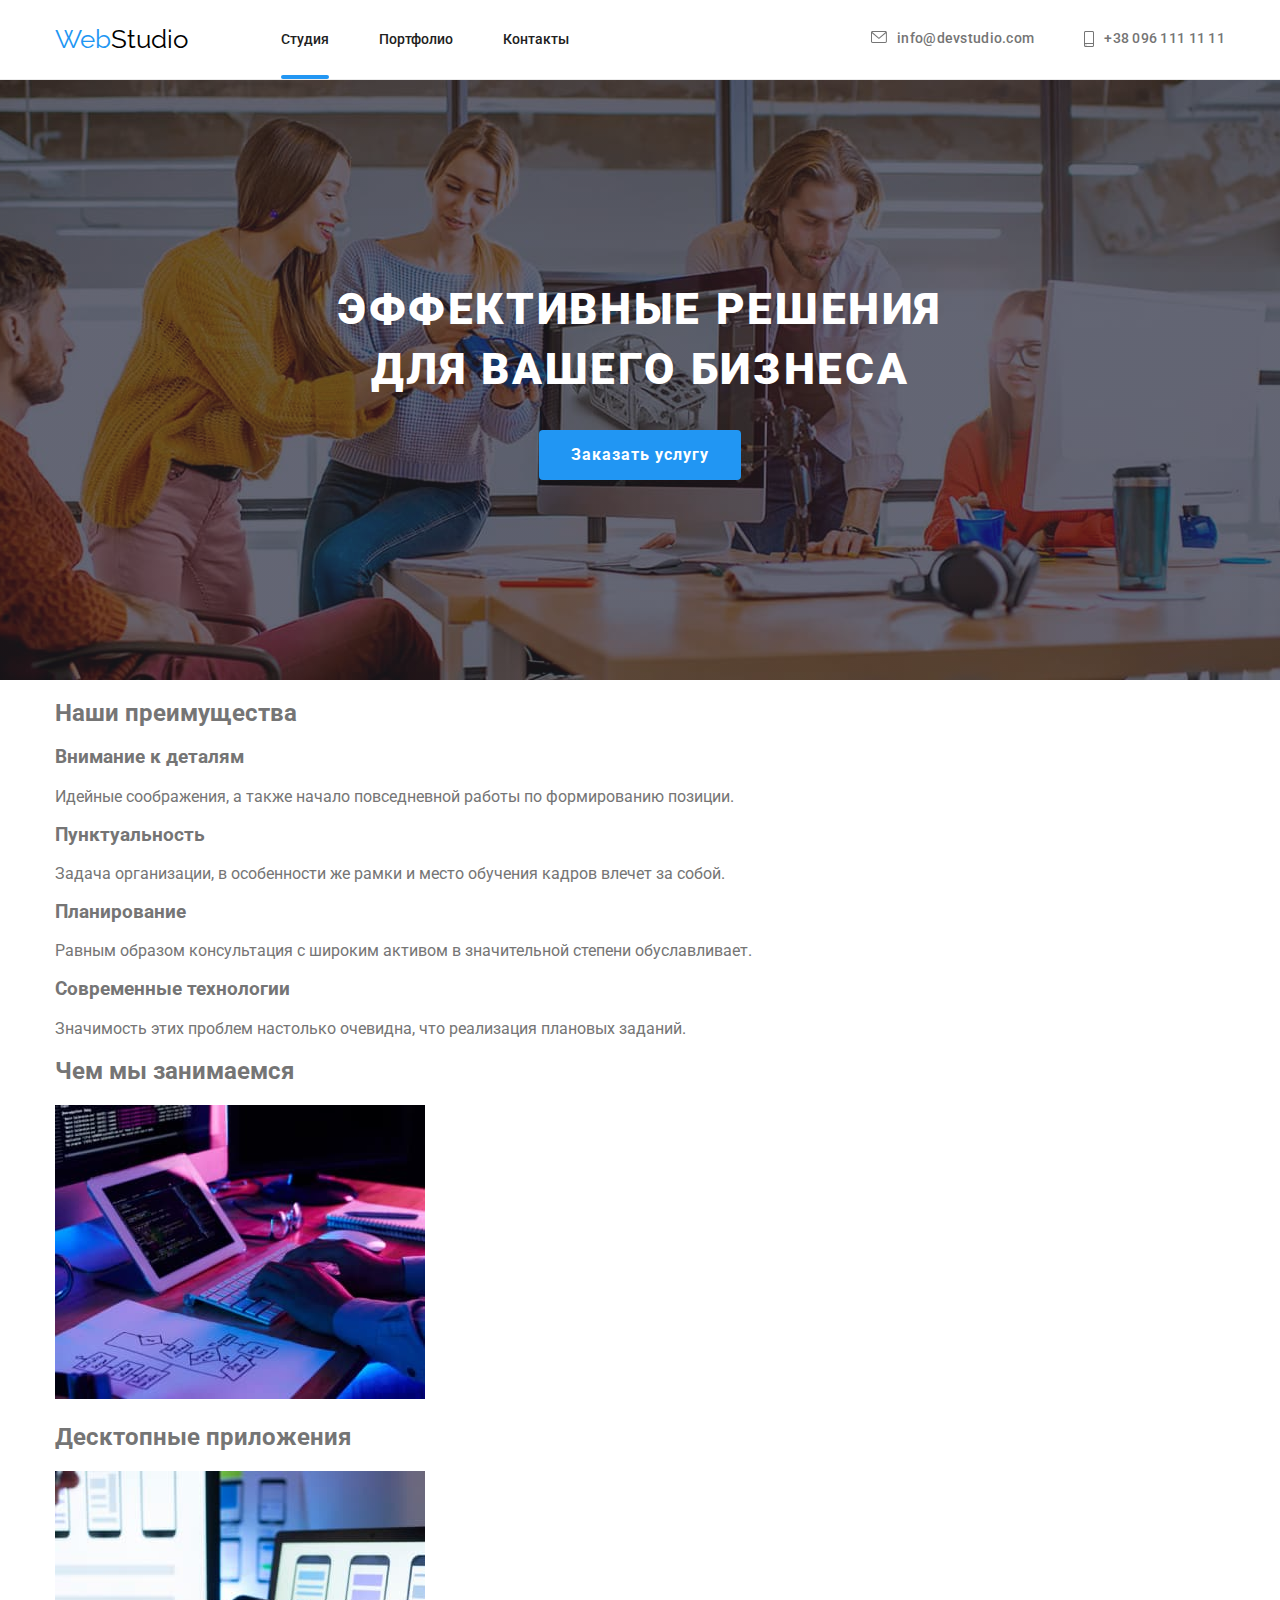
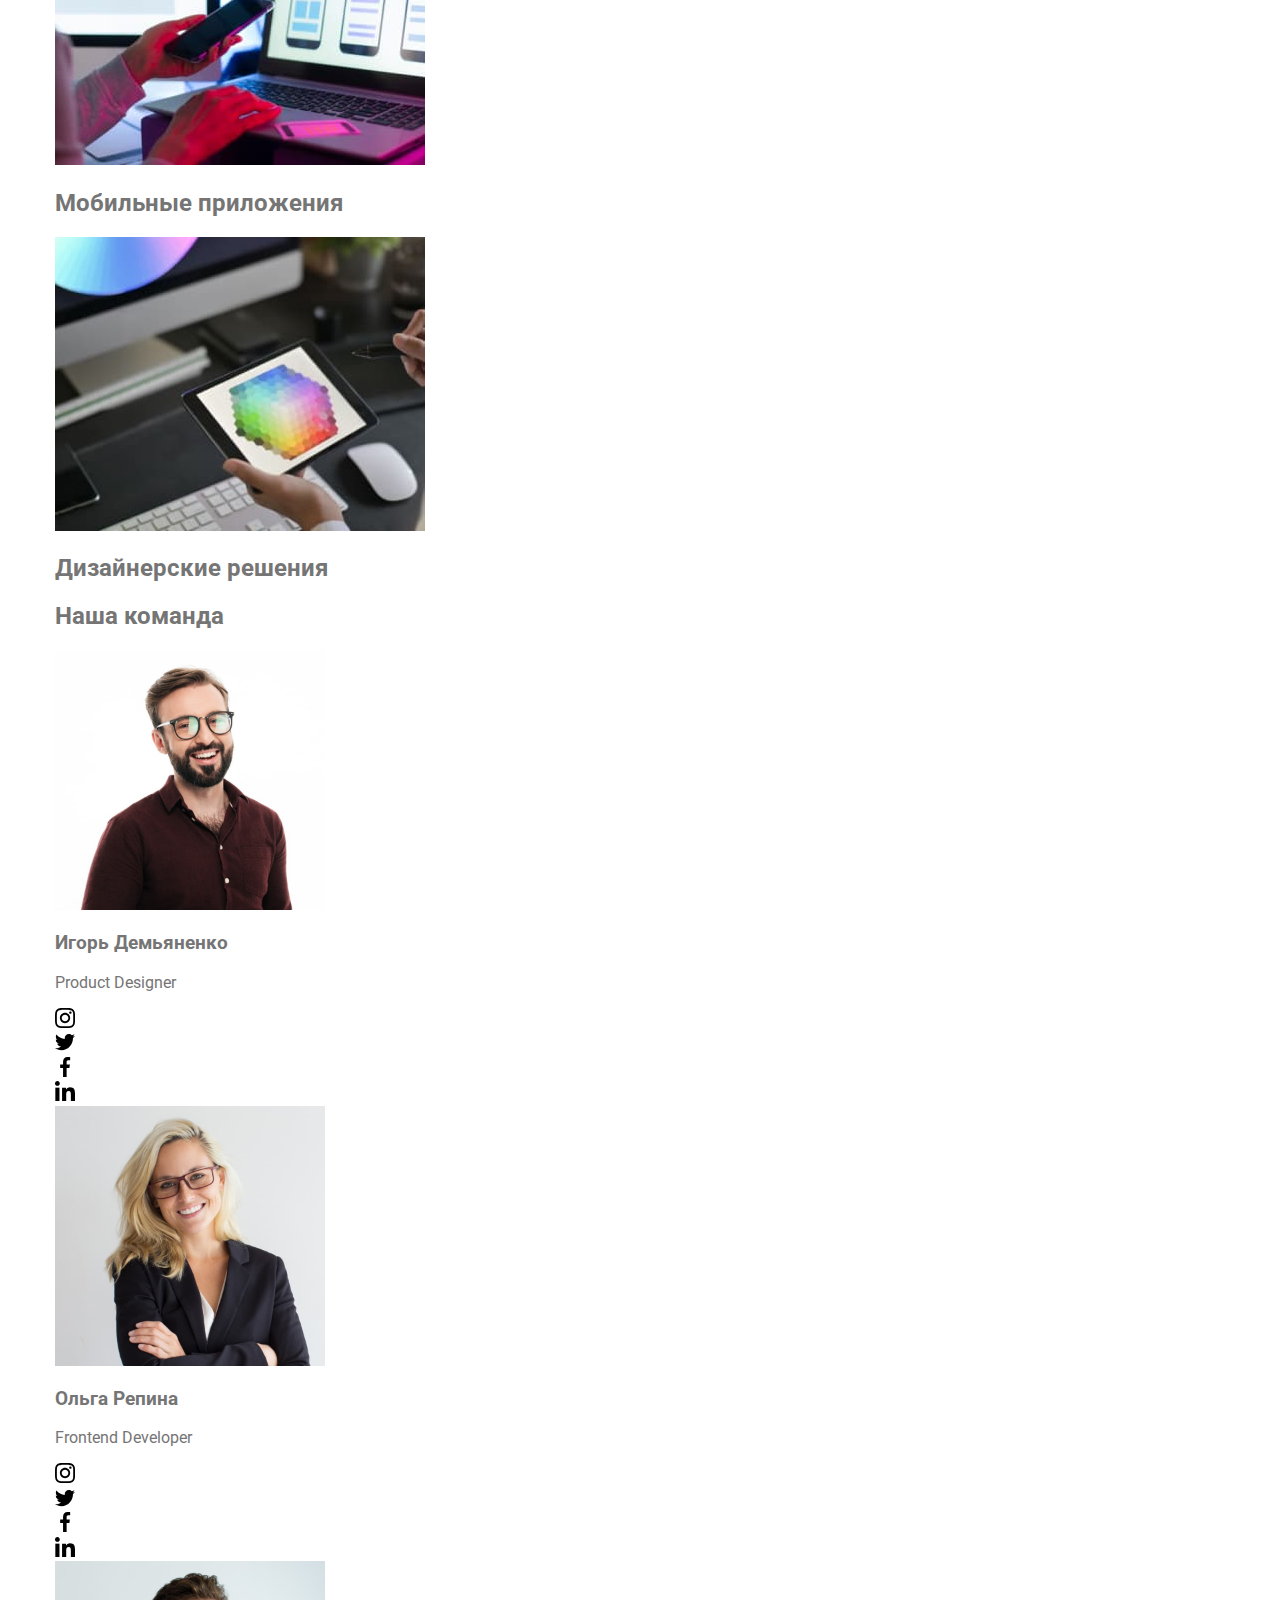
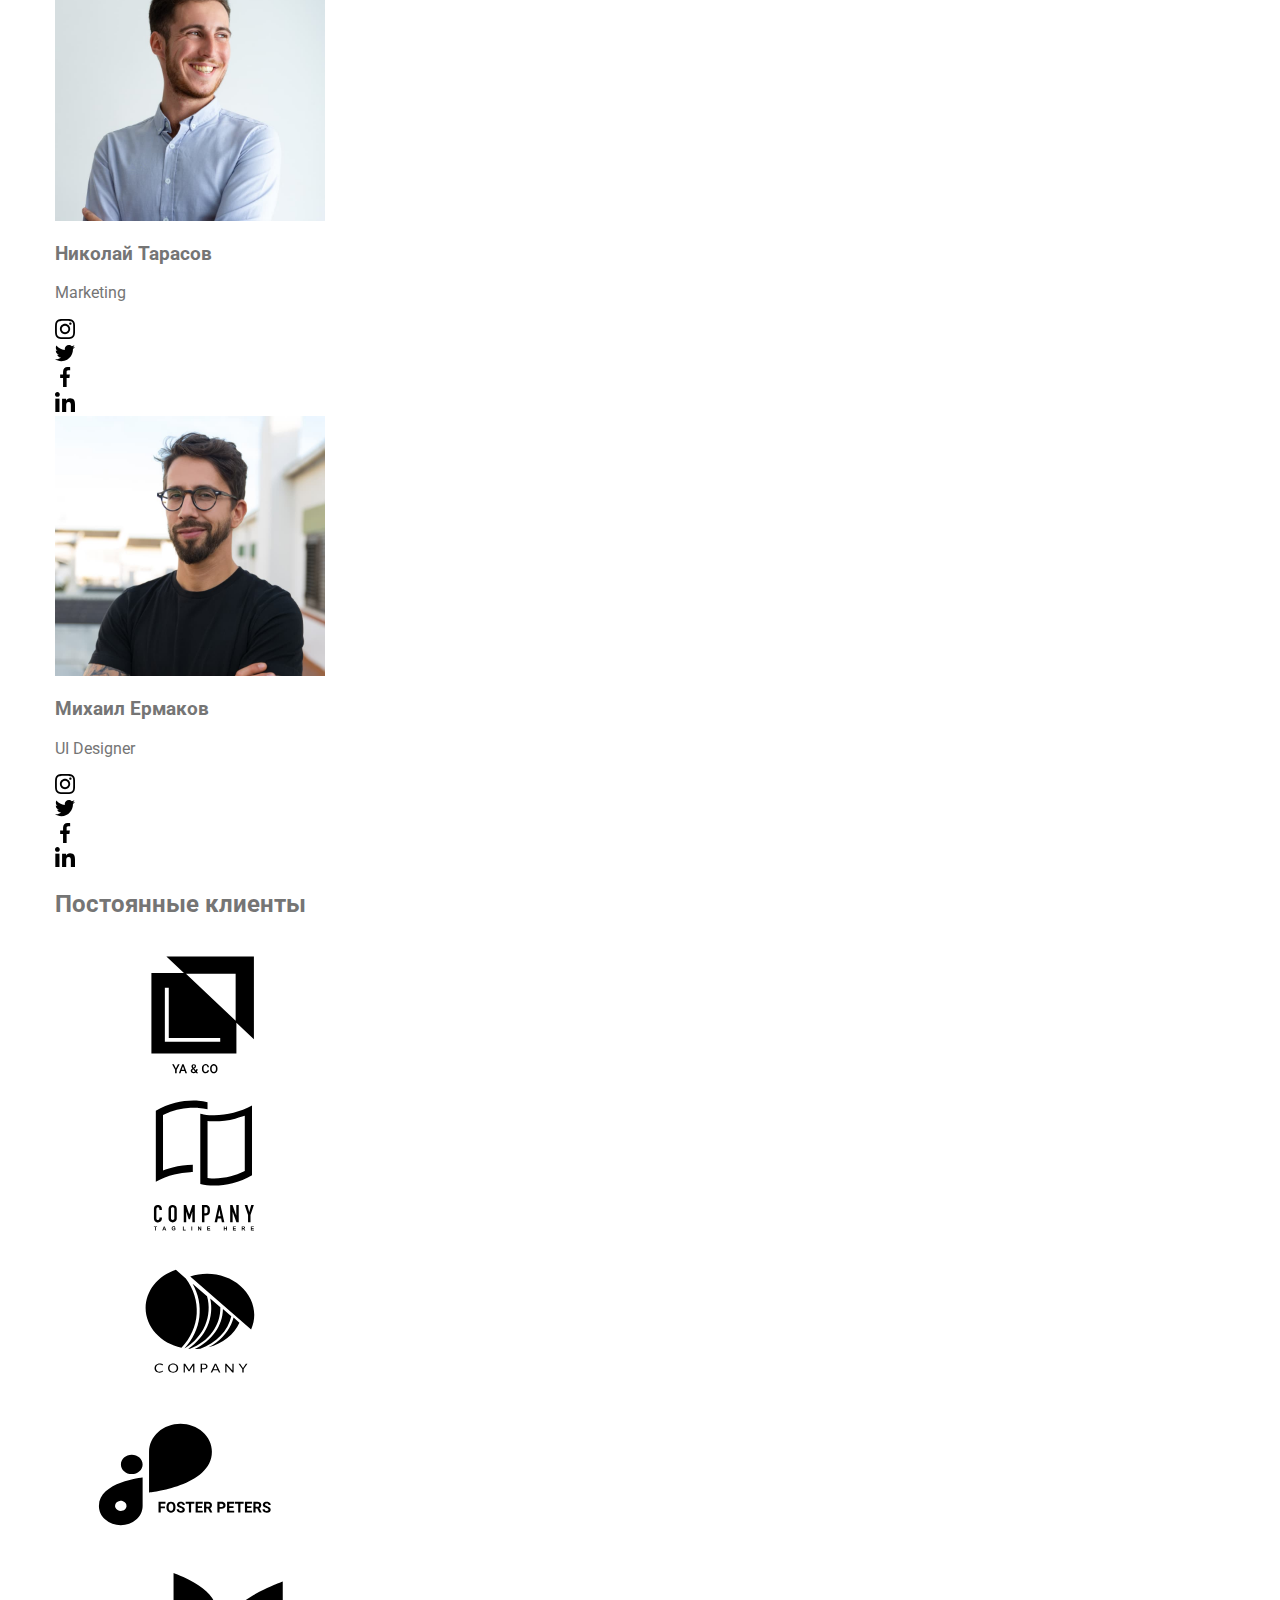
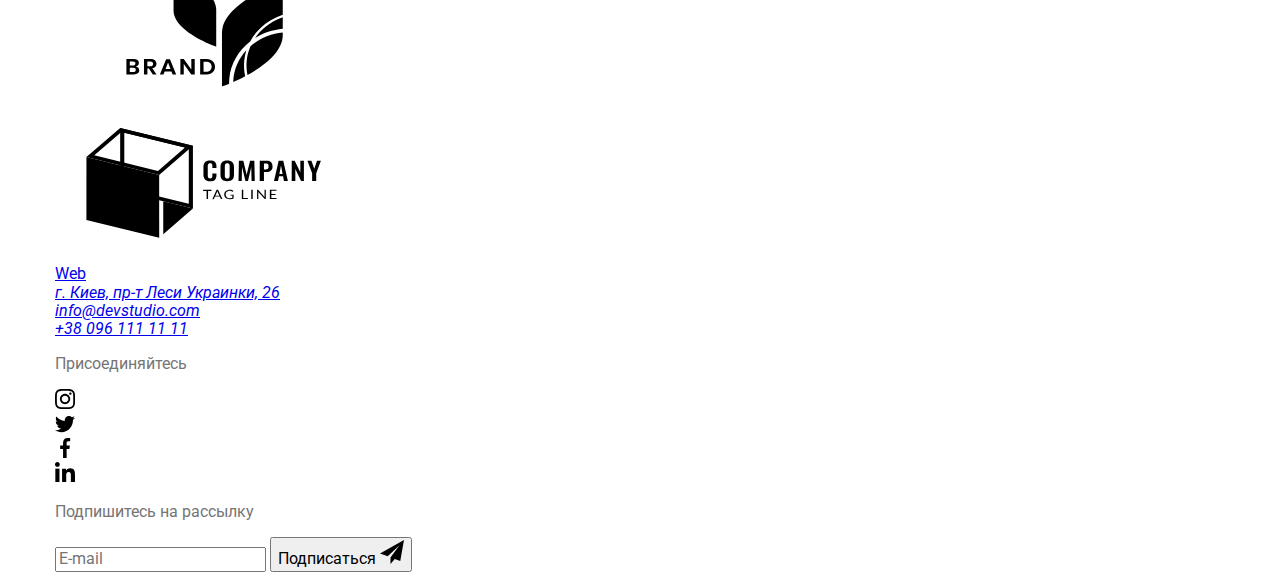
==== commit 8e432d6b: "Update html" ====
--- a/index.html
+++ b/index.html
@@ -12,16 +12,18 @@
         rel="stylesheet">
     <link rel="stylesheet"
         href="https://cdnjs.cloudflare.com/ajax/libs/modern-normalize/1.1.0/modern-normalize.min.css">
-    <link rel="stylesheet" href="./css/styles.css" />
-    <!-- <link rel="stylesheet" href="./css/main.min.css"> -->
+    <!-- <link rel="stylesheet" href="./css/styles.css" /> -->
+    <link rel="stylesheet" href="./css/main.min.css">
 </head>
 
 <body>
+    <!--------------------------------------------------Header--------------------------------->
+
     <header class="page-header">
         <nav class="container main-nav">
             <a href="./index.html" class="logo">Web</a>
 
-            <!-- Навігація на інші сторінки -->
+            <!----------------------------------------Navigation------------------------------ -->
             <ul class="site-nav list">
                 <li class="site-nav__item"><a href="" class="site-nav__link site-nav__link-current">Студия</a></li>
                 <li class="site-nav__item"><a href="./portfolio.html" class="site-nav__link">Портфолио</a></li>
@@ -47,82 +49,77 @@
         </nav>
     </header>
     <main>
-        <!--------------------------------------main section------------------------- -->
+        <!--------------------------------------Main section------------------------- -->
         <section class="order">
             <!-- <div class="container"> -->
             <h1 class="order__title">Эффективные решения для вашего бизнеса</h1>
             <button type="button" class="button" data-modal-open>Заказать услугу</button>
             <div class="backdrop is-hidden" data-modal>
-
+<!-----------------------------------------Modal------------------------------------->
                 <div class="modal">
-
-                    <button class="close-button" data-modal-close>
+                    <button class="modal__close" data-modal-close>
                         <svg class="close-icon" width="18" height="18">
                             <use href="./images/icons/symbol-defs.svg#icon-close-button"></use>
                         </svg>
                     </button>
-
-                        <h2 class="callback">Оставьте свои данные, мы вам перезвоним</h2>
-                        <form class="form" autocomplete="off">
-                     <div class="form-field">
-                        <label class="form-label" for="name">
-                           <span class="input-title">Имя</span>
-                            <input type="text" class="form-input" name="name" id="name" />
-                        
-                    <span class="input-icon" href="./images/icons/symbol-defs.svg#icon-person">
-                            <svg class="icon-person" width="18" height="18">
-                                <use href="./images/icons/symbol-defs.svg#icon-person"></use>
-                            </svg>
-                    </span>
-                    </label>
-                     </div>
-        
+                        <h2 class="modal__title">Оставьте свои данные, мы вам перезвоним</h2>
+                        <form class="modal__form" autocomplete="off">
+
                     <div class="form-field">
-                         <label for="phone" class="form-label">
-                            <span class="input-title">Телефон</span>                            
-                            <input type="tel" class="form-input" name="name" id="phone"/>
-                        
-                        <span class="input-icon" href="./images/icons/symbol-defs.svg#icon-phone">
+                        <label class="form-field__label" for="name">
+                            <span class="form-field__title">Имя</span>
+                            <input type="text" class="form-field__input" name="name" id="name" />
+                            <span class="form-field__icon" href="./images/icons/symbol-defs.svg#icon-person">
+                                <svg class="icon-person" width="18" height="18">
+                                    <use href="./images/icons/symbol-defs.svg#icon-person"></use>
+                                </svg>
+                            </span>
+                        </label>
+                    </div>
+
+
+                    <div class="form-field">
+                         <label class="form-field__label" for="phone" >
+                            <span class="form-field__title">Телефон</span>                            
+                            <input type="tel" class="form-field__input" name="name" id="phone"/>                       
+                            <span class="form-field__icon" href="./images/icons/symbol-defs.svg#icon-phone">
                             <svg class="icon-phone" width="18" height="18">
                                 <use href="./images/icons/symbol-defs.svg#icon-phone"></use>
                             </svg>
                         </span>
                     </label>
                     </div>
-                    <div class="form-field">                        
-                   
-                    <label for="email" class="form-label">
-                        <span class="input-title">Почта</span>
-                        <input type="email" class="form-input" name="mail" id="email" />
-                    
-                    <span class="input-icon" href="./images/icons/symbol-defs.svg#icon-email">
+
+                    <div class="form-field">                                         
+                    <label class="form-field__label" for="email">
+                        <span class="form-field__title">Почта</span>
+                        <input type="email" class="form-field__input" name="mail" id="email" />                  
+                    <span class="form-field__icon" href="./images/icons/symbol-defs.svg#icon-email">
                          <svg class="icon-email" width="18" height="18">
                           <use href="./images/icons/symbol-defs.svg#icon-email"></use>
                       </svg>
                     </span></label>
                 </div>
+
                 <div class="form-field">
-                    <label for="comment" class="form-label">
-                        <span class="input-title">Комментарий</span></label>
-                    <textarea class="textarea-field" name="comment" id="comment" placeholder="Введите текст"></textarea>
+                    <label class="form-field__label" for="comment">
+                        <span class="form-field__title">Комментарий</span></label>
+                    <textarea class="form-field__textarea" name="comment" id="comment" placeholder="Введите текст"></textarea>
                 </div>
 
-                <label class="checkbox">
-                    <div class="contract-checkbox">
-                        <input class="input-checkbox" type="checkbox" name="contract"/>
-                        <span class="fake">
-
-                        </span>
+                <label class="modal-agreement">
+                    <div class="modal__box">
+                        <input class="modal__input" type="checkbox" name="contract"/>
+                        <span class="fake"></span>
                         <svg class="checkbox-icon">
                             <use width="16" height="16" class="icon-check" href="./images/icons/symbol-defs.svg#icon-icon-check1"></use>
-                        </svg>
-                
-                        <p class="text-checkbox">Соглашаюсь с рассылкой и принимаю <a class="checkbox-link" href="">
+                        </svg>               
+                        <p class="modal__text">Соглашаюсь с рассылкой и принимаю <a class="modal__link" href="">
                                 Условия договора</a></p>
                     </div>
                 </label>
                 
-                <button class="form-button" type="submit">Отправить</button>
+                <button class="form__button" type="submit">Отправить</button>
                     </form>
                     
                 </div>
@@ -439,8 +436,8 @@
                 </ul>
             </div>
         </section>
-
     </main>
+    <!------------------------------------Footer--------------------------->
     <footer class="footer">
         <section class="container footer-nav">
             <div>
@@ -460,12 +457,12 @@
                 </address>
             </div>
 
-            <div class="join-us">
-                <p class="join-title">Присоединяйтесь</p>
-                <ul class="join-list">
+            <div class="join-box">
+                <p class="join-box__title">Присоединяйтесь</p>
+                <ul class="join-box__list">
                     <li class="social-link">
                         <a class="icon-link" href="./images/icons/symbol-defs.svg#icon-instagram">
-                            <svg class="social-icon" width="20" height="20">
+                            <svg width="20" height="20">
                                 <use href="./images/icons/symbol-defs.svg#icon-instagram">
                                 </use>
                             </svg>
@@ -473,35 +470,37 @@
                     </li>
                     <li class="social-link">
                         <a class="icon-link" href="./images/icons/symbol-defs.svg#icon-twitter">
-                            <svg class="social-icon" width="20" height="20">
+                            <svg width="20" height="20">
                                 <use href="./images/icons/symbol-defs.svg#icon-twitter"></use>
                             </svg>
                         </a>
                     </li>
                     <li class="social-link">
                         <a class="icon-link" href="./images/icons/symbol-defs.svg#icon-facebook">
-                            <svg class="social-icon" width="20" height="20">
+                            <svg width="20" height="20">
                                 <use href="./images/icons/symbol-defs.svg#icon-facebook"></use>
                             </svg>
                         </a>
                     </li>
                     <li class="social-link">
                         <a class="icon-link" href="./images/icons/symbol-defs.svg#icon-linkedin">
-                            <svg class="social-icon" width="20" height="20">
+                            <svg width="20" height="20">
                                 <use href="images/icons/symbol-defs.svg#icon-linkedin"></use>
                             </svg>
                         </a>
                     </li>
                 </ul>
-</div>
+            </div>
+
+
 <div class="subscription">
-    <p class="subscription-text">Подпишитесь на рассылку
-       <form class="subscription-form" name="subscription-form" autocomplete="off">
-        <label class="subscription-label">
-            <input placeholder="E-mail" type="email" name="email" class="email"/>
+    <p class="subscription__title">Подпишитесь на рассылку
+       <form class="subscription__form" name="subscription-form" autocomplete="off">
+        <label class="subscription__label">
+            <input placeholder="E-mail" type="email" name="email" class="subscription__email"/>
   
-            <button type="button" class="subscription-submit">Подписаться
-                <svg width="24" height="24" class="subscribe-icon">
+            <button type="button" class="subscription__submit">Подписаться
+                <svg width="24" height="24" class="subscribtion__icon">
                     <use href="./images/icons/symbol-defs.svg#icon-icon-send"></use>
                 </svg>
             </button>
@@ -509,9 +508,7 @@
 
     </form>
     </p>
-</div>
-</div>
-</div>
+</div>  
 </section>
 </footer>
 <script src="./modal.js"></script>
--- a/css/styles.css
+++ b/css/styles.css
@@ -231,7 +231,7 @@
 }
 
 
-.close-button {
+.modal__close {
     position: absolute;
     display: flex;
     justify-content: center;
@@ -260,7 +260,7 @@
     border: 1px solid transparent;
 }
 
-.callback {
+.modal__title {
     margin-top: 0;
     margin-bottom: 12px;
     font-weight: 700;
@@ -276,7 +276,7 @@
 transition: border 250ms var(--timing-function);
 }
 
-.input-title{
+.form-field__title{
 width: 100%;
 top: 50%;
 left: 0;
@@ -290,7 +290,7 @@
 text-align: left;
 }
 
-.form-input{
+.form-field__input{
     display: block;
     width: 100%;
     height:40px;
@@ -305,24 +305,24 @@
    
 }
 
-.form-input:focus-within,
-.form-input:hover{
+.form-field__input:focus-within,
+.form-field__input:hover{
     border: 1px solid var(--accent-color);
 }
 
-.input-icon {
+.form-field__icon {
     position: absolute;
     top: 30px;
     left: 10px;
     transition: border 250ms var(--timing-function);
 }
 
-.form-field:focus-within .input-icon,
-.form-field:hover .input-icon{
+.form-field:focus-within .form-field__icon,
+.form-field:hover .form-field__icon{
 fill: var(--accent-color);
 }
 
-.textarea-field {
+.form-field__textarea {
     outline: none;
     resize: none;
     justify-content: center;
@@ -338,18 +338,18 @@
 
 }
 
-.textarea-field:focus,
- .textarea-field:hover{
+.form-field__textarea:focus,
+ .form-field__textarea:hover{
     border: 1px solid var(--accent-color);
 }
 
-  .checkbox {
+  .modal-agreement {
     display: block;
     position: relative;
     
 }
 
-.input-checkbox{
+.modal__input{
     width: 16px;
     height: 15px;
 }
@@ -362,7 +362,7 @@
     margin-left: -16px;
 }
 
-.input-checkbox:checked + .fake{
+.modal__input:checked + .fake{
     /* background-color: var(--accent-color); */
     /* background-image:url(../images/icons/symbol-defs.svg#icon-icon-check1) ; */
     /* background-size: contain;
@@ -371,7 +371,7 @@
 
 }
 
-.contract-checkbox {
+.modal__box{
     display: flex;
     justify-content: center;
     align-items: center;
@@ -400,32 +400,32 @@
     transition: border 250ms var(--timing-function), background 250ms var(--timing-function);
     }
 
-.input-checkbox:checked+.checkbox-icon {
+.modal__input:checked+.checkbox-icon {
     background-color: var(--accent-color);
     background-origin: border-box;
     border-color: var(--accent-color);
     fill: var(--primary-white-color);
 }
 
-.input-checkbox:checked+.checkbox-icon:focus,
-.input-checkbox:checked+.checkbox-icon:hover {
+.modal__input:checked+.checkbox-icon:focus,
+.modal__input:checked+.checkbox-icon:hover {
 background-color: var(--accent-color);
 }
 
 
 
-.text-checkbox {
+.modal__text {
     font-size: 14px;
     line-height: 1.71;
     color: var(--primary-text-color);
 }
 
-.checkbox-link {
+.modal__link {
     color: var(--accent-color);
     text-decoration: underline;
 }
 
-.form-button{
+.form__button{
     border: none;
     background-color: var(--accent-color);
     color: var(--primary-white-color);
@@ -441,13 +441,6 @@
     /* transition: border 250ms var(--timing-function), background 250ms var(--timing-function); */
 }
 
-/* .form-button:hover,
-.form-button:focus {
-color: var(--primary-white-color);
-background-color: var(--accent-color);
-box-shadow: 0px 4px 4px rgba(0, 0, 0, 0.15);
-} */
-
 
 /* Заказать услугу */
 .button {
@@ -632,18 +625,6 @@
     margin-right: 10px;
 }
 
-
-/* .social-link {
-    fill: var(--primary-white-color);
-}
-
-.social-link:not(:last-child) {
-    margin-right: 10px;
-}
-
-.join-list .social-link:not(:last-child) {
-    margin-right: 10px;
-} */
 
 .icon-link {
     display: flex;
@@ -1009,11 +990,11 @@
     color: var(--primary-white-color);
 }
 
-.join-us {
+.join-box {
     margin-left: 70px;
 }
 
-.join-title {
+.join-box__title {
     font-weight: 700;
     font-size: 14px;
     line-height: 1.14;
@@ -1024,20 +1005,22 @@
     margin-bottom: 20px;
 }
 
-.join-list {
+.join-box__list {
     display: flex;
     align-items: center;
 }
 
-
-
+.social-link:not(:last-child) {
+    margin-right: 10px;
+}
+
+
+/* .join-list .social-link:not(:last-child) {
+    margin-right: 10px;
+} */
 .social-link {
     fill: var(--primary-white-color);
-}
-
-.join-list .social-link:not(:last-child) {
-    margin-right: 10px;
-}
+} 
 
 .icon-link {
     display: flex;
@@ -1067,7 +1050,7 @@
     margin-left: auto;
 }
 
-.subscription-text {
+.subscription__title {
     font-weight: 700;
     font-size: 14px;
     line-height: 16px;
@@ -1077,12 +1060,12 @@
     margin-bottom: 20px;
     color: var(--primary-white-color);
 }
-.subscription-label {
+.subscription__label {
     display: flex;
     margin: 0;
 }
 
-.email {
+.subscription__email {
     display: block;
     font-weight: 400;
     font-size: 16px;
@@ -1102,14 +1085,14 @@
 }
 
 
-.subscribe-icon {
+.subscribtion__icon {
     margin-left: 10px;
     fill: var(--primary-white-color);
     width: 24px;
     height: 24px;
     }
 
- .subscription-submit {
+ .subscription__submit {
     display: flex;
     justify-content: center;
     align-items: center;
--- a/css/main.min.css
+++ b/css/main.min.css
@@ -1 +1 @@
-body{background-color:#faebd7}/*# sourceMappingURL=main.min.css.map */+body{font-family:Roboto,sans-serif;background-color:var(--primary-white-color);color:var(--primary-text-color)}.container{padding-left:15px;padding-right:15px;margin-left:auto;margin-right:auto;width:1200px}ul{list-style:none;padding:0;margin:0}:root{--primary-text-color: #757575;--title-text-color: #212121;--accent-color: rgb(33, 150, 243);--primary-white-color: #FFFFFF;--button-color: #F5F4FA;--secondary-white-color: rgba(255, 255, 255, 0.6);--footer-color: #2F303A;--logo-text-color: #000000;--team-bg-color: #f5f4fa;--secondary-border-color: #eeeeee;--order-background: #C4C4C4;--border-color: #ECECEC;--icon-fill: rgba(175, 177, 184, 1);--backdrop-background: rgba(0, 0, 0, 0.2);--timing-function: cubic-bezier(0.4, 0, 0.2, 1)}header{border-bottom:1px solid var(--border-color);padding:24px 0}.main-nav{display:flex;align-items:center}.logo{color:var(--accent-color);font-family:Raleway,sans-serif;font-size:26px;line-height:1.19;text-decoration:none}.logo::after{content:"Studio";color:var(--logo-text-color)}.site-nav{display:flex;margin-left:93px}.site-nav__item:not(:last-child){margin-right:50px}.site-nav__link{padding-top:32px;padding-bottom:32px;position:relative;font-weight:500;font-size:14px;line-height:1.14;color:var(--title-text-color);text-decoration:none;transition-duration:250ms;transition-timing-function:cubic-bezier(0.4, 0, 0.2, 1)}.site-nav__link:hover,.site-nav__link:focus{color:var(--accent-color)}.site-nav__link-current::after{position:absolute;bottom:0;left:0;content:"";display:inline-block;width:100%;height:4px;background:#2196f3;border-radius:2px}.contacts{display:flex;margin-left:auto}.contact__link{display:flex}.contact__item:not(:last-child){margin-right:50px}.contact__image{margin-right:10px}.contact__link{display:flex;color:var(--primary-text-color);fill:var(--primary-text-color);font-weight:500;font-size:14px;line-height:1.14;letter-spacing:.02em;text-decoration:none;transition-duration:250ms;transition-timing-function:cubic-bezier(0.4, 0, 0.2, 1)}.contact__link:hover,.contact__link:focus{color:var(--accent-color);fill:var(--accent-color)}.filters-nav .link{color:var(--accent-color);transition-duration:250ms;transition-timing-function:cubic-bezier(0.4, 0, 0.2, 1)}.filters-nav .link:hover,.filters-nav .link:focus{color:var(--accent-color)}.link.current{color:var(--accent-color)}.order{height:600px;max-width:1600px;margin-left:auto;margin-right:auto;background-image:linear-gradient(to right, rgba(47, 48, 58, 0.4), rgba(47, 48, 58, 0.4)),url(../images/jpg-images/order-image.jpg);background-repeat:no-repeat;background-position:center;background-size:cover;text-align:center;padding-top:200px;padding-bottom:200px}.order__title{text-align:center;margin:0 auto;margin-bottom:30px;font-weight:900;font-size:44px;line-height:1.36;letter-spacing:.06em;text-transform:uppercase;color:var(--primary-white-color);width:696px}.backdrop{z-index:3;position:fixed;top:0;left:0;width:100%;height:100%;background-color:var(--backdrop-background);transition:opacity 250ms cubic-bezier(0.4, 0, 0.2, 1);opacity:1}.backdrop.is-hidden{opacity:0;pointer-events:none}.modal{display:inline-block;position:absolute;top:50%;left:50%;transform:translate(-50%, -50%);min-width:528px;max-height:581px;border-radius:4px;padding:40px;background:var(--primary-white-color);border-radius:4px}.modal__close{position:absolute;display:flex;justify-content:center;align-items:center;right:8px;top:8px;border-radius:50%;cursor:pointer;width:30px;height:30px;border:1px solid var(--border-color);background-color:var(--primary-white-color);color:var(--accent-color);transition:fill 250ms var(--timing-function)}.close-icon:hover,.close-icon:focus{fill:var(--accent-color)}.close-icon{fill:var(--logo-text-color);width:15px;height:15px;border:1px solid rgba(0,0,0,0)}.modal__title{margin-top:0;margin-bottom:12px;font-weight:700;font-size:20px;line-height:1.15;text-align:center;letter-spacing:.03em;color:var(--title-text-color)}.form-field{position:relative;margin-bottom:10px;transition:border 250ms var(--timing-function)}.form-field__title{width:100%;top:50%;left:0;display:block;margin-bottom:4px;font-weight:400;font-size:12px;line-height:1.16;letter-spacing:.01em;color:var(--primary-text-color);text-align:left}.form-field__input{display:block;width:100%;height:40px;margin:0;padding:10px 30px 10px 40px;font:inherit;border:1px solid rgba(33,33,33,.2);border-radius:4px;cursor:pointer;outline:none;transition:border 250ms var(--timing-function)}.form-field__input:focus-within,.form-field__input:hover{border:1px solid var(--accent-color)}.form-field__icon{position:absolute;top:30px;left:10px;transition:border 250ms var(--timing-function)}.form-field:focus-within .form-field__icon,.form-field:hover .form-field__icon{fill:var(--accent-color)}.form-field__textarea{outline:none;resize:none;justify-content:center;padding:16px 12px;width:448px;height:120px;margin-top:4px;border:1px solid rgba(33,33,33,.2);transition:border 250ms var(--timing-function);cursor:pointer;border-radius:4px}.form-field__textarea:focus,.form-field__textarea:hover{border:1px solid var(--accent-color)}.modal-agreement{display:block;position:relative}.modal__input{width:16px;height:15px}.fake{display:inline-block;width:16px;height:15px;border:2px solid #000;border-radius:4px;margin-left:-16px}.modal__input:checked+.fake{border:2px solid var(--accent-color)}.modal__box{display:flex;justify-content:center;align-items:center;font-size:14px;line-height:1.71;letter-spacing:.03em;color:var(--primary-text-color)}.checkbox-icon{display:flex;justify-content:center;align-items:center;margin-right:7px;width:16px;height:15px;top:50%;transform:translateY(-50%);border:2px solid var(--accent-color);border-radius:2px;overflow:hidden;cursor:pointer;background-color:var(--primary-white-color);fill:var(--accent-color);opacity:0;transition:border 250ms var(--timing-function),background 250ms var(--timing-function)}.modal__input:checked+.checkbox-icon{background-color:var(--accent-color);background-origin:border-box;border-color:var(--accent-color);fill:var(--primary-white-color)}.modal__input:checked+.checkbox-icon:focus,.modal__input:checked+.checkbox-icon:hover{background-color:var(--accent-color)}.modal__text{font-size:14px;line-height:1.71;color:var(--primary-text-color)}.modal__link{color:var(--accent-color);text-decoration:underline}.form__button{border:none;background-color:var(--accent-color);color:var(--primary-white-color);width:200px;height:50px;padding:10px 55px;font-weight:700;font-size:16px;line-height:1.88;letter-spacing:.06em;border-radius:4px;cursor:pointer}.button{display:flex;padding:10px 32px;min-width:200px;height:50px;font-family:inherit;color:var(--primary-white-color);background-color:var(--accent-color);font-weight:700;font-size:16px;line-height:1.9;border:none;border-radius:4px;cursor:pointer;letter-spacing:.06em;margin:0 auto}/*# sourceMappingURL=main.min.css.map */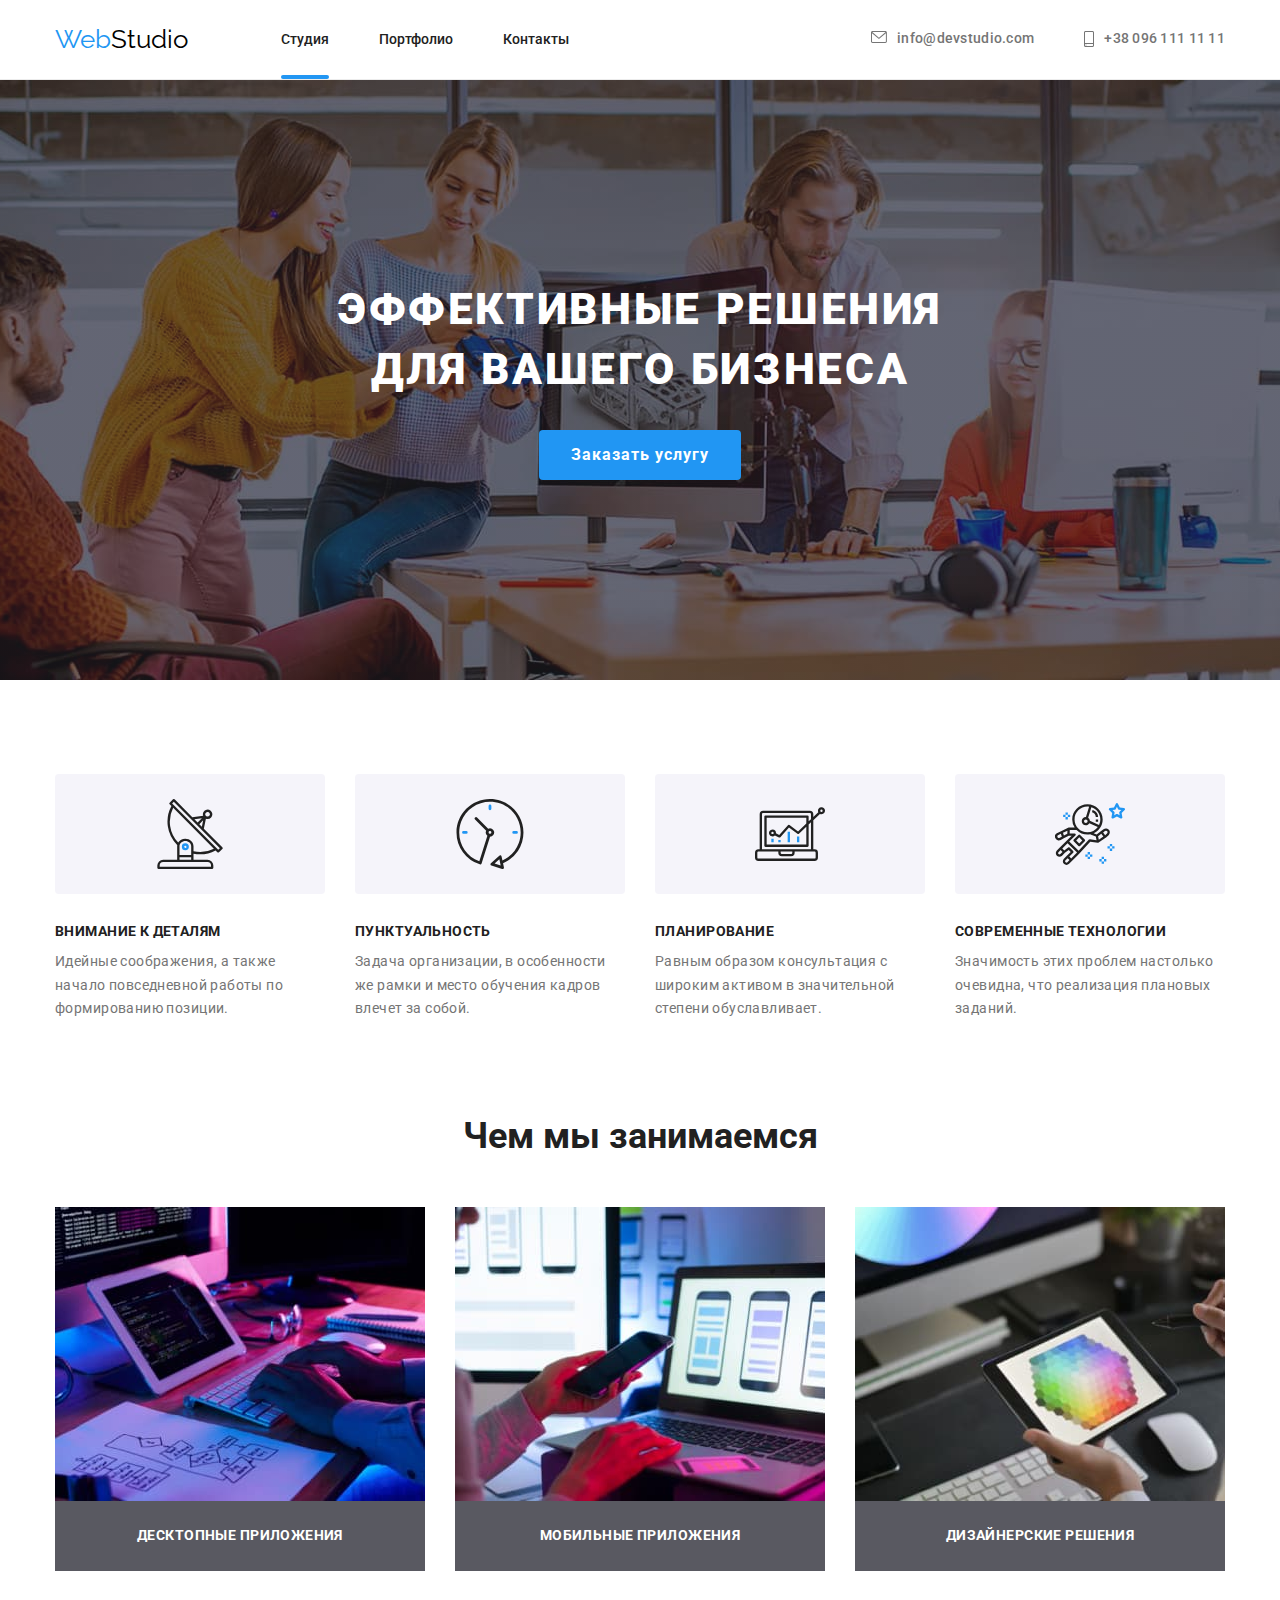
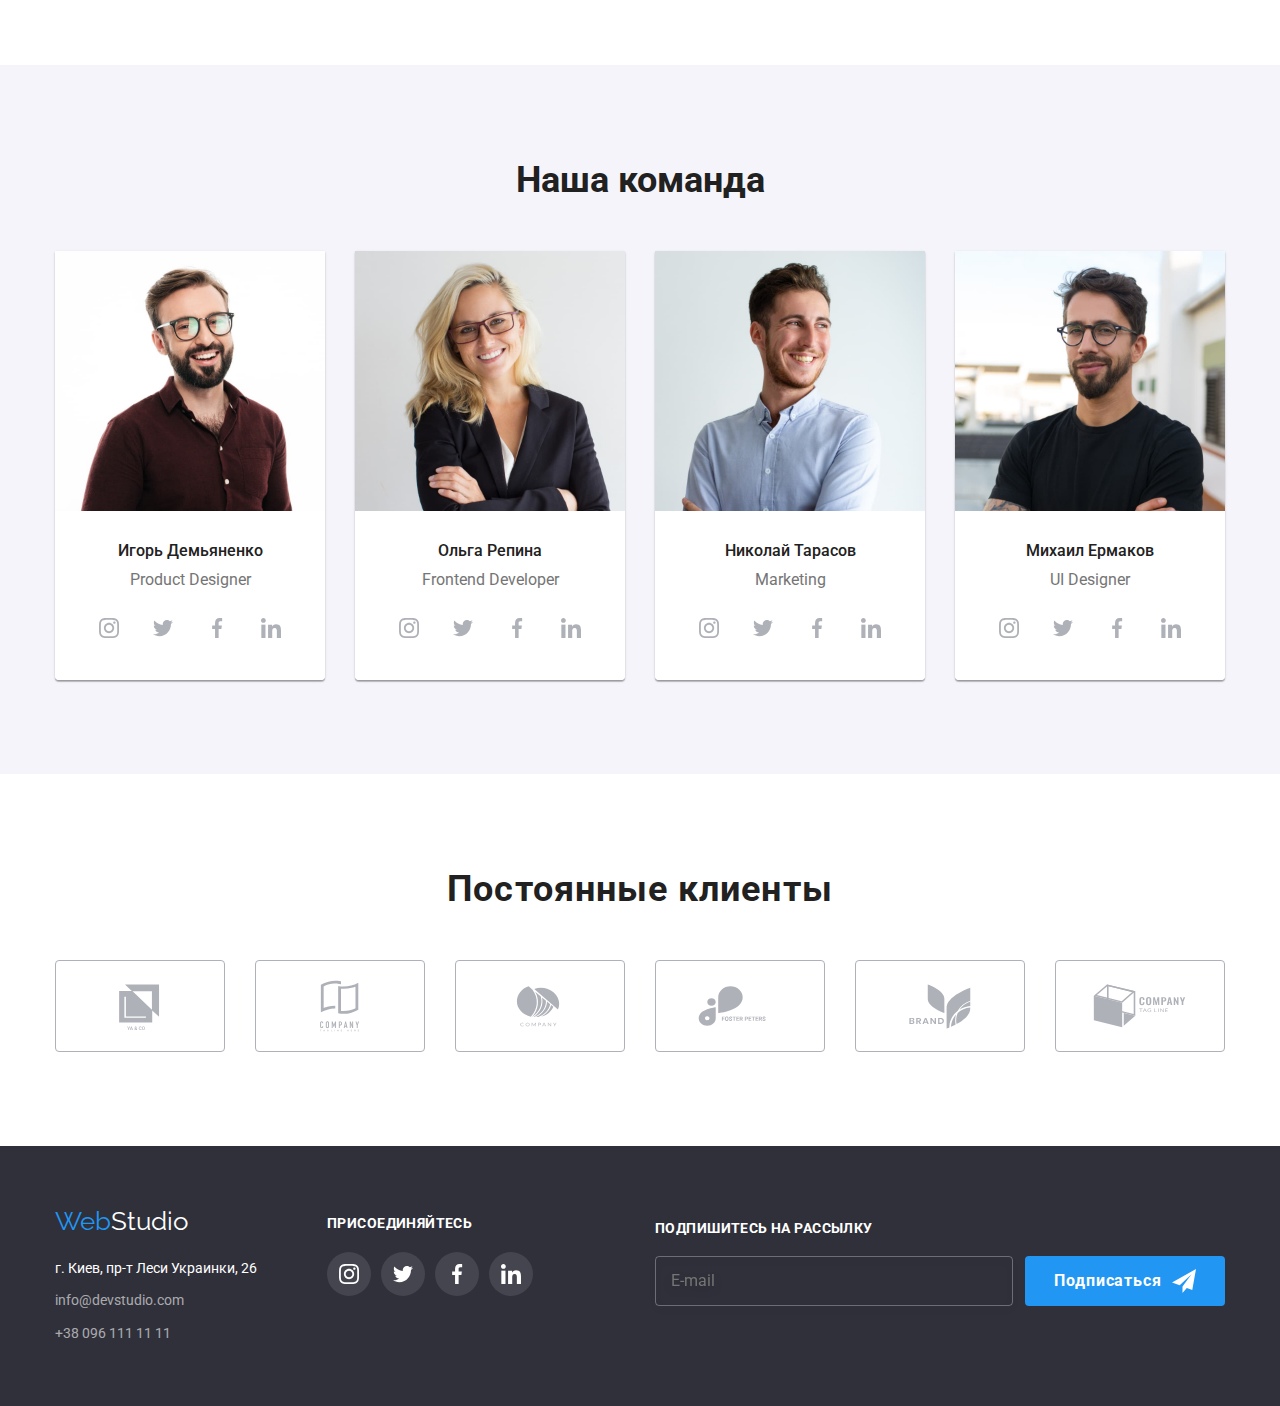
==== commit 7ec732ca: "Update html files" ====
--- a/index.html
+++ b/index.html
@@ -447,7 +447,7 @@
                     <ul class="footer-contacts list">
                         <li class="footer-contacts__item"><a
                                 href="https://www.google.com/maps/place/%D0%B1%D1%83%D0%BB%D1%8C%D0%B2%D0%B0%D1%80+%D0%9B%D0%B5%D1%81%D1%96+%D0%A3%D0%BA%D1%80%D0%B0%D1%97%D0%BD%D0%BA%D0%B8,+26,+%D0%9A%D0%B8%D1%97%D0%B2,+%D0%A3%D0%BA%D1%80%D0%B0%D1%97%D0%BD%D0%B0,+02000/@50.4265807,30.5383858,17z/data=!3m1!4b1!4m5!3m4!1s0x40d4cf0e033ecbe9:0x57a4dffefec77da0!8m2!3d50.4265807!4d30.5383858"
-                                target="_blank" class="footer-contacts__link">г.
+                                target="_blank" class="footer-contacts__address">г.
                                 Киев, пр-т Леси Украинки, 26</a></li>
                         <li class="footer-contacts__item"><a href="mailto:info@devstudio.com"
                                 class="footer-contacts__link">info@devstudio.com</a></li>
--- a/css/main.min.css
+++ b/css/main.min.css
@@ -1 +1 @@
-body{font-family:Roboto,sans-serif;background-color:var(--primary-white-color);color:var(--primary-text-color)}.container{padding-left:15px;padding-right:15px;margin-left:auto;margin-right:auto;width:1200px}ul{list-style:none;padding:0;margin:0}:root{--primary-text-color: #757575;--title-text-color: #212121;--accent-color: rgb(33, 150, 243);--primary-white-color: #FFFFFF;--button-color: #F5F4FA;--secondary-white-color: rgba(255, 255, 255, 0.6);--footer-color: #2F303A;--logo-text-color: #000000;--team-bg-color: #f5f4fa;--secondary-border-color: #eeeeee;--order-background: #C4C4C4;--border-color: #ECECEC;--icon-fill: rgba(175, 177, 184, 1);--backdrop-background: rgba(0, 0, 0, 0.2);--timing-function: cubic-bezier(0.4, 0, 0.2, 1)}header{border-bottom:1px solid var(--border-color);padding:24px 0}.main-nav{display:flex;align-items:center}.logo{color:var(--accent-color);font-family:Raleway,sans-serif;font-size:26px;line-height:1.19;text-decoration:none}.logo::after{content:"Studio";color:var(--logo-text-color)}.site-nav{display:flex;margin-left:93px}.site-nav__item:not(:last-child){margin-right:50px}.site-nav__link{padding-top:32px;padding-bottom:32px;position:relative;font-weight:500;font-size:14px;line-height:1.14;color:var(--title-text-color);text-decoration:none;transition-duration:250ms;transition-timing-function:cubic-bezier(0.4, 0, 0.2, 1)}.site-nav__link:hover,.site-nav__link:focus{color:var(--accent-color)}.site-nav__link-current::after{position:absolute;bottom:0;left:0;content:"";display:inline-block;width:100%;height:4px;background:#2196f3;border-radius:2px}.contacts{display:flex;margin-left:auto}.contact__link{display:flex}.contact__item:not(:last-child){margin-right:50px}.contact__image{margin-right:10px}.contact__link{display:flex;color:var(--primary-text-color);fill:var(--primary-text-color);font-weight:500;font-size:14px;line-height:1.14;letter-spacing:.02em;text-decoration:none;transition-duration:250ms;transition-timing-function:cubic-bezier(0.4, 0, 0.2, 1)}.contact__link:hover,.contact__link:focus{color:var(--accent-color);fill:var(--accent-color)}.filters-nav .link{color:var(--accent-color);transition-duration:250ms;transition-timing-function:cubic-bezier(0.4, 0, 0.2, 1)}.filters-nav .link:hover,.filters-nav .link:focus{color:var(--accent-color)}.link.current{color:var(--accent-color)}.order{height:600px;max-width:1600px;margin-left:auto;margin-right:auto;background-image:linear-gradient(to right, rgba(47, 48, 58, 0.4), rgba(47, 48, 58, 0.4)),url(../images/jpg-images/order-image.jpg);background-repeat:no-repeat;background-position:center;background-size:cover;text-align:center;padding-top:200px;padding-bottom:200px}.order__title{text-align:center;margin:0 auto;margin-bottom:30px;font-weight:900;font-size:44px;line-height:1.36;letter-spacing:.06em;text-transform:uppercase;color:var(--primary-white-color);width:696px}.backdrop{z-index:3;position:fixed;top:0;left:0;width:100%;height:100%;background-color:var(--backdrop-background);transition:opacity 250ms cubic-bezier(0.4, 0, 0.2, 1);opacity:1}.backdrop.is-hidden{opacity:0;pointer-events:none}.modal{display:inline-block;position:absolute;top:50%;left:50%;transform:translate(-50%, -50%);min-width:528px;max-height:581px;border-radius:4px;padding:40px;background:var(--primary-white-color);border-radius:4px}.modal__close{position:absolute;display:flex;justify-content:center;align-items:center;right:8px;top:8px;border-radius:50%;cursor:pointer;width:30px;height:30px;border:1px solid var(--border-color);background-color:var(--primary-white-color);color:var(--accent-color);transition:fill 250ms var(--timing-function)}.close-icon:hover,.close-icon:focus{fill:var(--accent-color)}.close-icon{fill:var(--logo-text-color);width:15px;height:15px;border:1px solid rgba(0,0,0,0)}.modal__title{margin-top:0;margin-bottom:12px;font-weight:700;font-size:20px;line-height:1.15;text-align:center;letter-spacing:.03em;color:var(--title-text-color)}.form-field{position:relative;margin-bottom:10px;transition:border 250ms var(--timing-function)}.form-field__title{width:100%;top:50%;left:0;display:block;margin-bottom:4px;font-weight:400;font-size:12px;line-height:1.16;letter-spacing:.01em;color:var(--primary-text-color);text-align:left}.form-field__input{display:block;width:100%;height:40px;margin:0;padding:10px 30px 10px 40px;font:inherit;border:1px solid rgba(33,33,33,.2);border-radius:4px;cursor:pointer;outline:none;transition:border 250ms var(--timing-function)}.form-field__input:focus-within,.form-field__input:hover{border:1px solid var(--accent-color)}.form-field__icon{position:absolute;top:30px;left:10px;transition:border 250ms var(--timing-function)}.form-field:focus-within .form-field__icon,.form-field:hover .form-field__icon{fill:var(--accent-color)}.form-field__textarea{outline:none;resize:none;justify-content:center;padding:16px 12px;width:448px;height:120px;margin-top:4px;border:1px solid rgba(33,33,33,.2);transition:border 250ms var(--timing-function);cursor:pointer;border-radius:4px}.form-field__textarea:focus,.form-field__textarea:hover{border:1px solid var(--accent-color)}.modal-agreement{display:block;position:relative}.modal__input{width:16px;height:15px}.fake{display:inline-block;width:16px;height:15px;border:2px solid #000;border-radius:4px;margin-left:-16px}.modal__input:checked+.fake{border:2px solid var(--accent-color)}.modal__box{display:flex;justify-content:center;align-items:center;font-size:14px;line-height:1.71;letter-spacing:.03em;color:var(--primary-text-color)}.checkbox-icon{display:flex;justify-content:center;align-items:center;margin-right:7px;width:16px;height:15px;top:50%;transform:translateY(-50%);border:2px solid var(--accent-color);border-radius:2px;overflow:hidden;cursor:pointer;background-color:var(--primary-white-color);fill:var(--accent-color);opacity:0;transition:border 250ms var(--timing-function),background 250ms var(--timing-function)}.modal__input:checked+.checkbox-icon{background-color:var(--accent-color);background-origin:border-box;border-color:var(--accent-color);fill:var(--primary-white-color)}.modal__input:checked+.checkbox-icon:focus,.modal__input:checked+.checkbox-icon:hover{background-color:var(--accent-color)}.modal__text{font-size:14px;line-height:1.71;color:var(--primary-text-color)}.modal__link{color:var(--accent-color);text-decoration:underline}.form__button{border:none;background-color:var(--accent-color);color:var(--primary-white-color);width:200px;height:50px;padding:10px 55px;font-weight:700;font-size:16px;line-height:1.88;letter-spacing:.06em;border-radius:4px;cursor:pointer}.button{display:flex;padding:10px 32px;min-width:200px;height:50px;font-family:inherit;color:var(--primary-white-color);background-color:var(--accent-color);font-weight:700;font-size:16px;line-height:1.9;border:none;border-radius:4px;cursor:pointer;letter-spacing:.06em;margin:0 auto}/*# sourceMappingURL=main.min.css.map */+body{font-family:Roboto,sans-serif;background-color:var(--primary-white-color);color:var(--primary-text-color)}.container{padding-left:15px;padding-right:15px;margin-left:auto;margin-right:auto;width:1200px}ul{list-style:none;padding:0;margin:0}:root{--primary-text-color: #757575;--title-text-color: #212121;--accent-color: rgb(33, 150, 243);--primary-white-color: #FFFFFF;--button-color: #F5F4FA;--secondary-white-color: rgba(255, 255, 255, 0.6);--footer-color: #2F303A;--logo-text-color: #000000;--team-bg-color: #f5f4fa;--secondary-border-color: #eeeeee;--order-background: #C4C4C4;--border-color: #ECECEC;--icon-fill: rgba(175, 177, 184, 1);--backdrop-background: rgba(0, 0, 0, 0.2);--timing-function: cubic-bezier(0.4, 0, 0.2, 1)}header{border-bottom:1px solid var(--border-color);padding:24px 0}.main-nav{display:flex;align-items:center}.logo{color:var(--accent-color);font-family:Raleway,sans-serif;font-size:26px;line-height:1.19;text-decoration:none}.logo::after{content:"Studio";color:var(--logo-text-color)}.site-nav{display:flex;margin-left:93px}.site-nav__item:not(:last-child){margin-right:50px}.site-nav__link{padding-top:32px;padding-bottom:32px;position:relative;font-weight:500;font-size:14px;line-height:1.14;color:var(--title-text-color);text-decoration:none;transition-duration:250ms;transition-timing-function:cubic-bezier(0.4, 0, 0.2, 1)}.site-nav__link:hover,.site-nav__link:focus{color:var(--accent-color)}.site-nav__link-current::after{position:absolute;bottom:0;left:0;content:"";display:inline-block;width:100%;height:4px;background:#2196f3;border-radius:2px}.contacts{display:flex;margin-left:auto}.contact__link{display:flex}.contact__item:not(:last-child){margin-right:50px}.contact__image{margin-right:10px}.contact__link{display:flex;color:var(--primary-text-color);fill:var(--primary-text-color);font-weight:500;font-size:14px;line-height:1.14;letter-spacing:.02em;text-decoration:none;transition-duration:250ms;transition-timing-function:cubic-bezier(0.4, 0, 0.2, 1)}.contact__link:hover,.contact__link:focus{color:var(--accent-color);fill:var(--accent-color)}.order{height:600px;max-width:1600px;margin-left:auto;margin-right:auto;background-image:linear-gradient(to right, rgba(47, 48, 58, 0.4), rgba(47, 48, 58, 0.4)),url(../images/jpg-images/order-image.jpg);background-repeat:no-repeat;background-position:center;background-size:cover;text-align:center;padding-top:200px;padding-bottom:200px}.order__title{text-align:center;margin:0 auto;margin-bottom:30px;font-weight:900;font-size:44px;line-height:1.36;letter-spacing:.06em;text-transform:uppercase;color:var(--primary-white-color);width:696px}.backdrop{z-index:3;position:fixed;top:0;left:0;width:100%;height:100%;background-color:var(--backdrop-background);transition:opacity 250ms cubic-bezier(0.4, 0, 0.2, 1);opacity:1}.backdrop.is-hidden{opacity:0;pointer-events:none}.modal{display:inline-block;position:absolute;top:50%;left:50%;transform:translate(-50%, -50%);min-width:528px;max-height:581px;border-radius:4px;padding:40px;background:var(--primary-white-color);border-radius:4px}.modal__close{position:absolute;display:flex;justify-content:center;align-items:center;right:8px;top:8px;border-radius:50%;cursor:pointer;width:30px;height:30px;border:1px solid var(--border-color);background-color:var(--primary-white-color);color:var(--accent-color);transition:fill 250ms var(--timing-function)}.close-icon:hover,.close-icon:focus{fill:var(--accent-color)}.close-icon{fill:var(--logo-text-color);width:15px;height:15px;border:1px solid rgba(0,0,0,0)}.modal__title{margin-top:0;margin-bottom:12px;font-weight:700;font-size:20px;line-height:1.15;text-align:center;letter-spacing:.03em;color:var(--title-text-color)}.form-field{position:relative;margin-bottom:10px;transition:border 250ms var(--timing-function)}.form-field__title{width:100%;top:50%;left:0;display:block;margin-bottom:4px;font-weight:400;font-size:12px;line-height:1.16;letter-spacing:.01em;color:var(--primary-text-color);text-align:left}.form-field__input{display:block;width:100%;height:40px;margin:0;padding:10px 30px 10px 40px;font:inherit;border:1px solid rgba(33,33,33,.2);border-radius:4px;cursor:pointer;outline:none;transition:border 250ms var(--timing-function)}.form-field__input:focus-within,.form-field__input:hover{border:1px solid var(--accent-color)}.form-field__icon{position:absolute;top:30px;left:10px;transition:border 250ms var(--timing-function)}.form-field:focus-within .form-field__icon,.form-field:hover .form-field__icon{fill:var(--accent-color)}.form-field__textarea{outline:none;resize:none;justify-content:center;padding:16px 12px;width:448px;height:120px;margin-top:4px;border:1px solid rgba(33,33,33,.2);transition:border 250ms var(--timing-function);cursor:pointer;border-radius:4px}.form-field__textarea:focus,.form-field__textarea:hover{border:1px solid var(--accent-color)}.modal-agreement{display:block;position:relative}.modal__input{width:16px;height:15px}.fake{display:inline-block;width:16px;height:15px;border:2px solid #000;border-radius:4px;margin-left:-16px}.modal__input:checked+.fake{border:2px solid var(--accent-color)}.modal__box{display:flex;justify-content:center;align-items:center;font-size:14px;line-height:1.71;letter-spacing:.03em;color:var(--primary-text-color)}.checkbox-icon{display:flex;justify-content:center;align-items:center;margin-right:7px;width:16px;height:15px;top:50%;transform:translateY(-50%);border:2px solid var(--accent-color);border-radius:2px;overflow:hidden;cursor:pointer;background-color:var(--primary-white-color);fill:var(--accent-color);opacity:0;transition:border 250ms var(--timing-function),background 250ms var(--timing-function)}.modal__input:checked+.checkbox-icon{background-color:var(--accent-color);background-origin:border-box;border-color:var(--accent-color);fill:var(--primary-white-color)}.modal__input:checked+.checkbox-icon:focus,.modal__input:checked+.checkbox-icon:hover{background-color:var(--accent-color)}.modal__text{font-size:14px;line-height:1.71;color:var(--primary-text-color)}.modal__link{color:var(--accent-color);text-decoration:underline}.form__button{border:none;background-color:var(--accent-color);color:var(--primary-white-color);width:200px;height:50px;padding:10px 55px;font-weight:700;font-size:16px;line-height:1.88;letter-spacing:.06em;border-radius:4px;cursor:pointer}.button{display:flex;padding:10px 32px;min-width:200px;height:50px;font-family:inherit;color:var(--primary-white-color);background-color:var(--accent-color);font-weight:700;font-size:16px;line-height:1.9;border:none;border-radius:4px;cursor:pointer;letter-spacing:.06em;margin:0 auto}.features-section__title{margin:0;display:none}.features-list{display:flex;width:1200px}.features-section__box{display:flex;flex-wrap:wrap;justify-content:space-between;padding:0;margin:0}.features-section{padding-top:94px;margin:0;display:flex;justify-content:space-between}.features-list__item::before{display:block;content:"";width:270px;height:120px;margin-bottom:30px;background-repeat:no-repeat;background-size:70px;background-position:center;background-color:var(--button-color);border-radius:4px}.icon-antenna::before{background-image:url(../images/icons/SVG-light/antenna-icon-copy.svg)}.icon-clock::before{background-image:url(../images/icons/SVG-light/clock-icon-copy.svg)}.icon-diagram::before{background-image:url(../images/icons/SVG-light/diagram-icon-copy.svg)}.icon-astronaut::before{background-image:url(../images/icons/SVG-light/astronaut-icon-copy.svg)}.features-list__item:not(:last-child){margin-right:30px}.features-list__title{color:var(--title-text-color);font-weight:700;font-size:14px;line-height:1.14;text-transform:uppercase;margin-top:0;margin-bottom:10px;letter-spacing:.03em}.features-list__text{margin-top:10px;margin-bottom:0;font-size:14px;line-height:1.7;letter-spacing:.03em}.works-list{display:flex}.works{padding-top:94px;padding-bottom:94px}.works-list__item:not(:last-child){margin-right:30px}.works-section__title{text-align:center;color:var(--title-text-color);font-weight:700;font-size:36px;line-height:1.17;margin-bottom:50px;margin-top:0}.works-thumb{position:relative}.works-list__image{display:block}.works-list__box{display:flex;justify-content:center;bottom:0;left:0;width:370px;background:rgba(47,48,58,.8);color:var(--primary-white-color)}.works-list__title{font-size:14px;font-weight:700;line-height:1.14;letter-spacing:.03em;text-transform:uppercase;padding-top:27px;padding-bottom:27px;margin:0}.team-list{display:flex;flex-wrap:wrap}.team__title{text-align:center;color:var(--title-text-color);font-weight:700;font-size:36px;line-height:1.17;margin-bottom:50px;margin-top:0}.team{background-color:var(--team-bg-color);padding-top:94px;padding-bottom:94px}.team-list__member{box-shadow:0px 1px 3px rgba(0,0,0,.12),0px 1px 1px rgba(0,0,0,.14),0px 2px 1px rgba(0,0,0,.2);border-radius:0px 0px 4px 4px}.team-list__image{display:block;width:270px;height:260px}.team-list__member:not(:last-child){margin-right:30px}.specialist{display:block;padding-top:30px;padding-bottom:30px;text-align:center;background-color:var(--primary-white-color);border-radius:0px 0px 4px 4px}.specialist__name{color:var(--title-text-color);margin-top:0;margin-bottom:0;font-weight:500;font-size:16px;line-height:1.19}.specialist__role{margin-top:10px;margin-bottom:0;padding-bottom:16px;font-size:16px;line-height:1.19}.specialist-links{display:flex;margin-left:32px}.specialist-links__item{fill:var(--icon-fill)}.specialist-links__item:not(:last-child){margin-right:10px}.icon-link{display:flex;justify-content:center;align-items:center;width:44px;height:44px;background:rgba(255,255,255,.1);border-radius:50%;margin-left:auto;margin-right:auto;fill:var(--grey-text-color);transition-duration:250ms;transition-timing-function:cubic-bezier(0.4, 0, 0.2, 1)}.icon-link:hover,.icon-link:focus{fill:var(--primary-white-color);background-color:var(--accent-color);border-radius:50%}.clients{display:flex;justify-content:center;padding-top:94px;padding-bottom:94px}.clients__title{text-align:center;color:var(--title-text-color);font-weight:700;font-size:36px;line-height:1.17;margin-bottom:50px;margin-top:0;letter-spacing:.03em}.clients-list{display:flex;justify-content:center;align-items:center}.clients-list__item{width:170px}.clients-list__item:not(:last-child){margin-right:30px}.button-client{display:flex;justify-content:center;width:170px;height:92px;border:1px solid var(--icon-fill);fill:var(--icon-fill);border-radius:4px;transition-duration:250ms;transition-timing-function:cubic-bezier(0.4, 0, 0.2, 1)}.button-client:hover,.button-client:focus{fill:var(--accent-color);border:1px solid var(--accent-color)}.button-icon{width:106px;height:60px;margin:16px 32px;color:var(--icon-fill);justify-content:center}.footer{display:flex;margin-top:0;background-color:var(--footer-color);padding-top:60px;padding-bottom:60px}.footer-nav{display:flex}.footer-contacts{margin-top:20px}.footer-contacts__address{color:var(--primary-white-color);font-size:14px;line-height:1.7;text-decoration:none;font-style:normal;transition-duration:250ms;transition-timing-function:cubic-bezier(0.4, 0, 0.2, 1)}.footer-contacts__link{color:var(--secondary-white-color);font-size:14px;line-height:1.7;text-decoration:none;font-style:normal;transition-duration:250ms;transition-timing-function:cubic-bezier(0.4, 0, 0.2, 1)}.footer-contacts__address:hover,.footer-contacts__address:focus{color:var(--accent-color)}.footer-contacts__link:hover,.footer-contacts__link:focus{color:var(--accent-color)}.footer-contacts__item:not(:last-child){margin-bottom:9px}.footer-logo{color:var(--accent-color);font-family:Raleway,sans-serif;font-size:26px;line-height:1.19;text-decoration:none}.footer-logo::after{content:"Studio";color:var(--primary-white-color)}.join-box{margin-left:70px}.join-box__title{font-weight:700;font-size:14px;line-height:1.14;letter-spacing:.03em;text-transform:uppercase;color:var(--primary-white-color);margin-top:10px;margin-bottom:20px}.join-box__list{display:flex;align-items:center}.social-link:not(:last-child){margin-right:10px}.social-link{fill:var(--primary-white-color)}.icon-link{display:flex;justify-content:center;align-items:center;width:44px;height:44px;background:rgba(255,255,255,.1);border-radius:50%;margin-left:auto;margin-right:auto;fill:var(--grey-text-color);transition-duration:250ms;transition-timing-function:cubic-bezier(0.4, 0, 0.2, 1)}.icon-link:hover,.icon-link:focus{fill:var(--primary-white-color);background-color:var(--accent-color);border-radius:50%}.subscription{display:block;margin-right:0;margin-left:auto}.subscription__title{font-weight:700;font-size:14px;line-height:16px;letter-spacing:.03em;text-transform:uppercase;padding:0;margin-bottom:20px;color:var(--primary-white-color)}.subscription__label{display:flex;margin:0}.subscription__email{display:block;font-weight:400;font-size:16px;line-height:1.25;width:358px;height:50px;margin-right:12px;padding:15px 15px;border:1px solid rgba(255,255,255,.3);filter:drop-shadow(0px 4px 4px rgba(0, 0, 0, 0.15));border-radius:4px;color:var(--primary-white-color);background-color:rgba(0,0,0,0)}.subscribtion__icon{margin-left:10px;fill:var(--primary-white-color);width:24px;height:24px}.subscription__submit{display:flex;justify-content:center;align-items:center;min-width:200px;height:50px;font-family:inherit;font-weight:700;font-size:16px;line-height:1.88;letter-spacing:.06em;border:1px solid rgba(0,0,0,0);border-radius:4px;color:var(--primary-white-color);background-color:var(--accent-color);cursor:pointer}.filters{padding-top:94px;padding-bottom:94px}.filters-list__item{display:inline-block;padding:6px 22px;font-family:inherit;color:var(--title-text-color);background-color:var(--button-color);text-align:center;font-weight:500;font-size:16px;line-height:1.6;border:none;border-radius:4px;cursor:pointer;margin-right:8px;transition-duration:250ms;transition-timing-function:cubic-bezier(0.4, 0, 0.2, 1)}.filters-list__item:hover,.filters-list__item:focus{color:var(--primary-white-color);background-color:var(--accent-color)}.filters__title{display:none}.filters-list{display:flex;justify-content:center;margin-bottom:50px}.sample-description__type{font-size:16px;line-height:1.9;margin-top:0;margin-bottom:0}.samples-list{display:flex;flex-wrap:wrap;transition-timing-function:cubic-bezier(0.4, 0, 0.2, 1)}.samples-list__item{margin-right:30px;margin-bottom:30px;flex-basis:calc((100% - 60px)/3);max-width:370px;background:var(--primary-white-color);transition-timing-function:cubic-bezier(0.4, 0, 0.2, 1)}.samples-list__item:nth-of-type(3n){margin-right:0}.samples-list__item:nth-last-child(-n+3){margin-bottom:0}.sample-description__title{color:var(--title-text-color);font-weight:700;font-size:18px;line-height:2;margin-bottom:4px;margin-top:0}.samples-box{position:relative;width:370px;height:294px;overflow:hidden;margin-left:auto;margin-left:auto;cursor:pointer}.samples-box:hover .sample-overlay{transform:translateX(0);opacity:.8}.sample-overlay{position:absolute;top:0;left:0;width:100%;height:100%;background:#2196f3;transform:translateY(100%);transition:250ms cubic-bezier(0.4, 0, 0.2, 1)}.sample-overlay__text{font-weight:400;font-size:18px;line-height:28px;letter-spacing:.03em;margin:63px 24px;color:var(--primary-white-color)}.samples-list__item:hover,.samples-list__item:focus{box-shadow:0px 1px 1px rgba(0,0,0,.12),0px 4px 4px rgba(0,0,0,.06),1px 4px 6px rgba(0,0,0,.16)}.sample-description{display:block;padding:20px 24px 20px 24px;border:1px solid var(--secondary-border-color)}.samples-box__image{width:370px;height:294px}/*# sourceMappingURL=main.min.css.map */